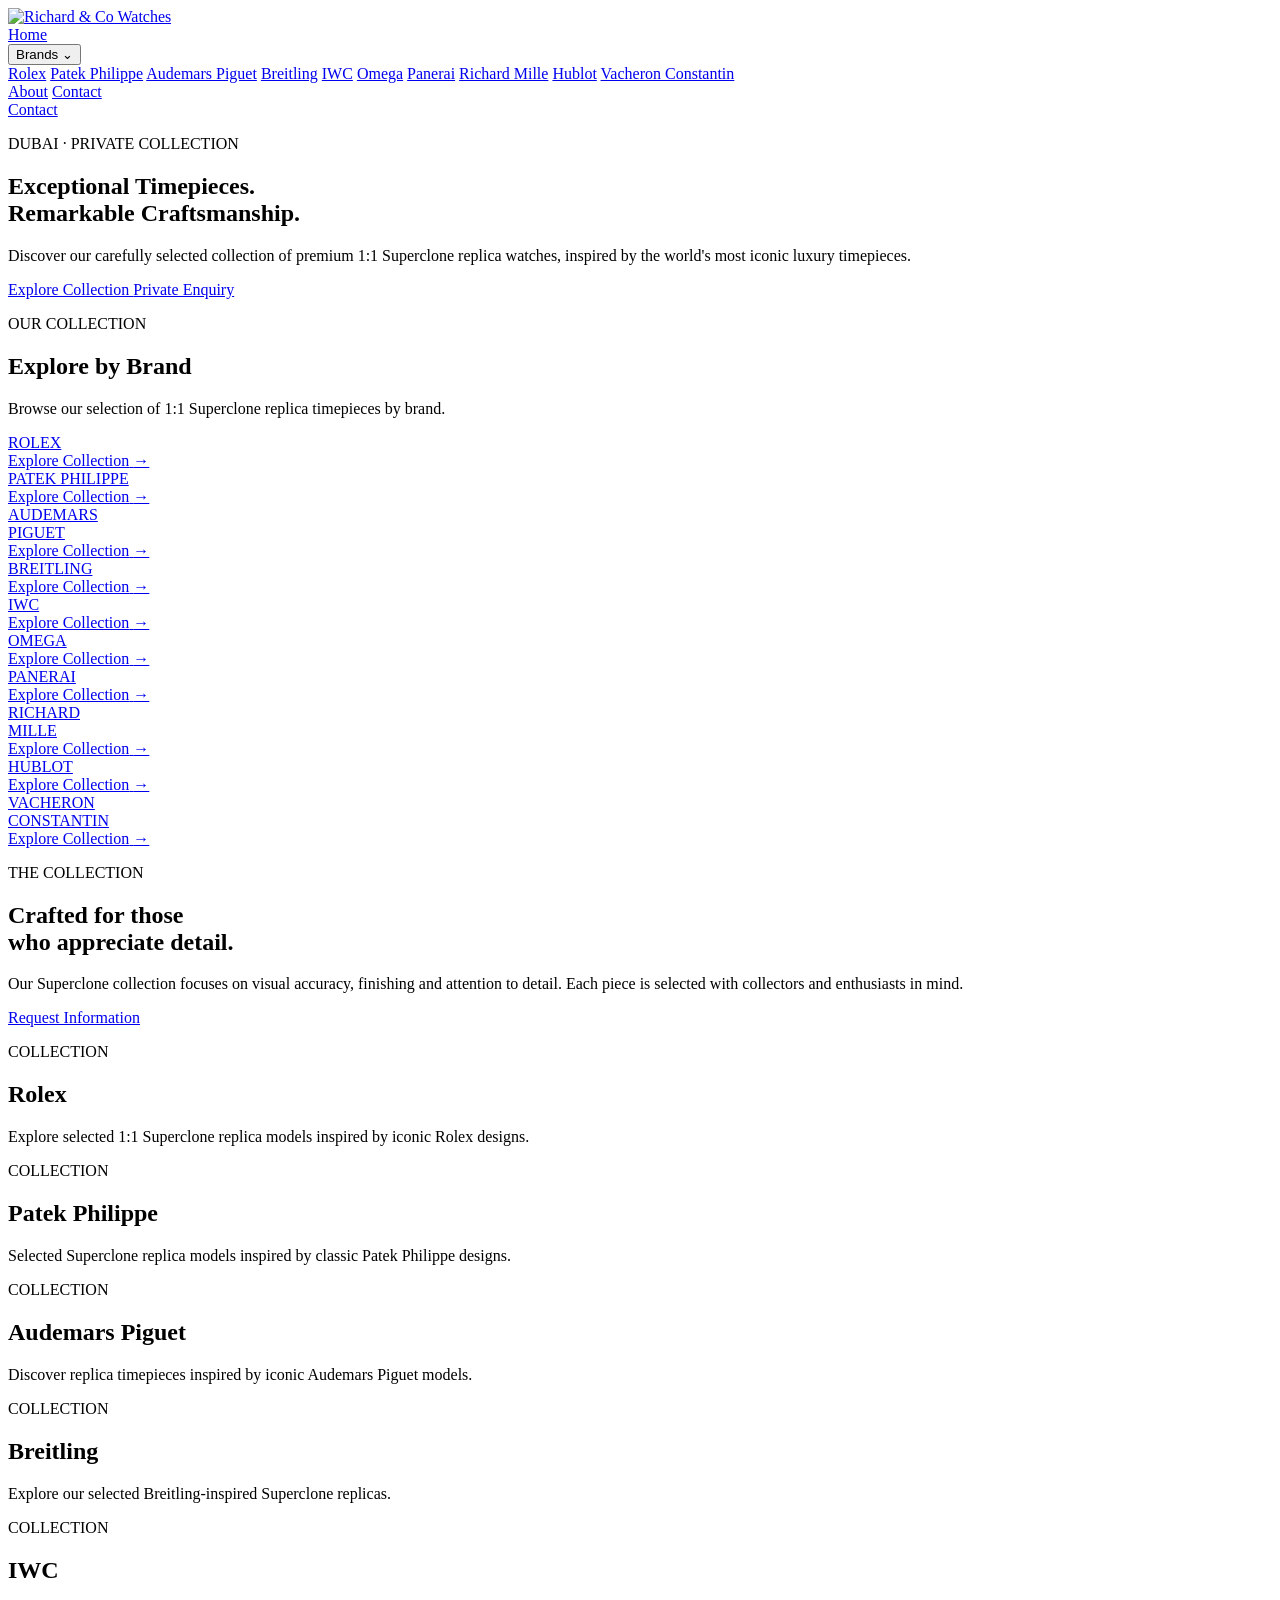
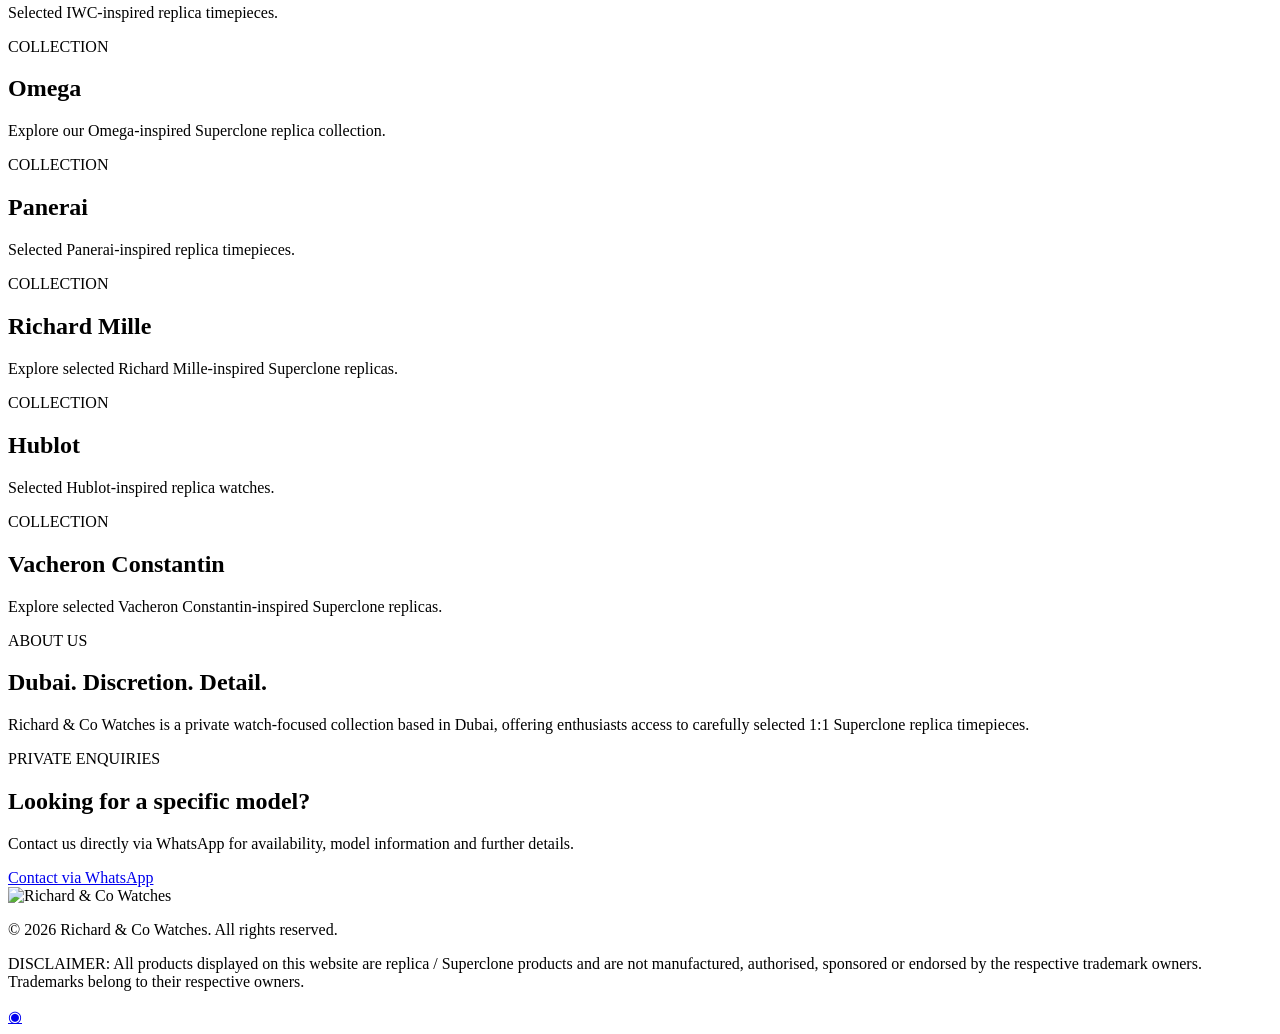
==== index.html @ b7b37603 "Create index.html" ====
<!DOCTYPE html>
<html lang="en">
<head>
    <meta charset="UTF-8">
    <meta name="viewport" content="width=device-width, initial-scale=1.0">

    <title>Richard & Co Watches | 1:1 Superclone Watches</title>

    <meta name="description"
          content="Richard & Co Watches — premium 1:1 Superclone replica watches in Dubai. Explore our collection by model and style.">

    <link rel="preconnect" href="https://fonts.googleapis.com">
    <link rel="preconnect" href="https://fonts.gstatic.com" crossorigin>
    <link href="https://fonts.googleapis.com/css2?family=Cormorant+Garamond:wght@400;500;600;700&family=Montserrat:wght@300;400;500;600&display=swap" rel="stylesheet">

    <link rel="stylesheet" href="style.css">
</head>

<body>

<!-- ================= HEADER ================= -->

<header class="header">

    <div class="header-inner">

        <a href="#home" class="logo-link">
            <img
                src="https://i.postimg.cc/4x8LHLZ2/Whats-App-Image-2026-08-28-at-10-03-49.jpg"
                alt="Richard & Co Watches"
                class="logo">
        </a>

        <nav class="navigation">

            <a href="#home">Home</a>

            <div class="dropdown">

                <button class="dropdown-button">
                    Brands
                    <span class="arrow">⌄</span>
                </button>

                <div class="dropdown-menu">

                    <a href="#rolex">Rolex</a>
                    <a href="#patek">Patek Philippe</a>
                    <a href="#ap">Audemars Piguet</a>
                    <a href="#breitling">Breitling</a>
                    <a href="#iwc">IWC</a>
                    <a href="#omega">Omega</a>
                    <a href="#panerai">Panerai</a>
                    <a href="#richard-mille">Richard Mille</a>
                    <a href="#hublot">Hublot</a>
                    <a href="#vacheron">Vacheron Constantin</a>

                </div>

            </div>

            <a href="#about">About</a>
            <a href="#contact">Contact</a>

        </nav>

        <a href="#contact" class="header-button">
            Contact
        </a>

    </div>

</header>


<!-- ================= HERO ================= -->

<main>

<section class="hero" id="home">

    <div class="hero-content">

        <p class="eyebrow">
            DUBAI · PRIVATE COLLECTION
        </p>

        <h1>
            Exceptional Timepieces.<br>
            <span>Remarkable Craftsmanship.</span>
        </h1>

        <p class="hero-text">
            Discover our carefully selected collection of premium
            1:1 Superclone replica watches, inspired by the world's
            most iconic luxury timepieces.
        </p>

        <div class="hero-buttons">

            <a href="#brands" class="button button-dark">
                Explore Collection
            </a>

            <a href="#contact" class="button button-outline">
                Private Enquiry
            </a>

        </div>

    </div>

</section>


<!-- ================= BRANDS ================= -->

<section class="brands-section" id="brands">

    <div class="section-heading">

        <p class="eyebrow">
            OUR COLLECTION
        </p>

        <h2>
            Explore by Brand
        </h2>

        <p>
            Browse our selection of 1:1 Superclone replica timepieces
            by brand.
        </p>

    </div>


    <div class="brand-grid">


        <!-- Rolex -->

        <a href="#rolex" class="brand-card">

            <div class="brand-logo rolex-logo">
                ROLEX
            </div>

            <div class="brand-info">
                <span>Explore Collection</span>
                <span class="card-arrow">→</span>
            </div>

        </a>


        <!-- Patek -->

        <a href="#patek" class="brand-card">

            <div class="brand-logo patek-logo">
                PATEK PHILIPPE
            </div>

            <div class="brand-info">
                <span>Explore Collection</span>
                <span class="card-arrow">→</span>
            </div>

        </a>


        <!-- Audemars Piguet -->

        <a href="#ap" class="brand-card">

            <div class="brand-logo">
                AUDEMARS<br>PIGUET
            </div>

            <div class="brand-info">
                <span>Explore Collection</span>
                <span class="card-arrow">→</span>
            </div>

        </a>


        <!-- Breitling -->

        <a href="#breitling" class="brand-card">

            <div class="brand-logo">
                BREITLING
            </div>

            <div class="brand-info">
                <span>Explore Collection</span>
                <span class="card-arrow">→</span>
            </div>

        </a>


        <!-- IWC -->

        <a href="#iwc" class="brand-card">

            <div class="brand-logo">
                IWC
            </div>

            <div class="brand-info">
                <span>Explore Collection</span>
                <span class="card-arrow">→</span>
            </div>

        </a>


        <!-- Omega -->

        <a href="#omega" class="brand-card">

            <div class="brand-logo">
                OMEGA
            </div>

            <div class="brand-info">
                <span>Explore Collection</span>
                <span class="card-arrow">→</span>
            </div>

        </a>


        <!-- Panerai -->

        <a href="#panerai" class="brand-card">

            <div class="brand-logo">
                PANERAI
            </div>

            <div class="brand-info">
                <span>Explore Collection</span>
                <span class="card-arrow">→</span>
            </div>

        </a>


        <!-- Richard Mille -->

        <a href="#richard-mille" class="brand-card">

            <div class="brand-logo">
                RICHARD<br>MILLE
            </div>

            <div class="brand-info">
                <span>Explore Collection</span>
                <span class="card-arrow">→</span>
            </div>

        </a>


        <!-- Hublot -->

        <a href="#hublot" class="brand-card">

            <div class="brand-logo">
                HUBLOT
            </div>

            <div class="brand-info">
                <span>Explore Collection</span>
                <span class="card-arrow">→</span>
            </div>

        </a>


        <!-- Vacheron -->

        <a href="#vacheron" class="brand-card">

            <div class="brand-logo">
                VACHERON<br>CONSTANTIN
            </div>

            <div class="brand-info">
                <span>Explore Collection</span>
                <span class="card-arrow">→</span>
            </div>

        </a>

    </div>

</section>


<!-- ================= FEATURE ================= -->

<section class="feature-section">

    <div class="feature-image"></div>

    <div class="feature-content">

        <p class="eyebrow">
            THE COLLECTION
        </p>

        <h2>
            Crafted for those<br>
            who appreciate detail.
        </h2>

        <p>
            Our Superclone collection focuses on visual accuracy,
            finishing and attention to detail. Each piece is selected
            with collectors and enthusiasts in mind.
        </p>

        <a href="#contact" class="button button-dark">
            Request Information
        </a>

    </div>

</section>


<!-- ================= BRAND SECTIONS ================= -->

<section class="brand-detail" id="rolex">
    <div>
        <p class="eyebrow">COLLECTION</p>
        <h2>Rolex</h2>
        <p>Explore selected 1:1 Superclone replica models inspired by iconic Rolex designs.</p>
    </div>
</section>

<section class="brand-detail" id="patek">
    <div>
        <p class="eyebrow">COLLECTION</p>
        <h2>Patek Philippe</h2>
        <p>Selected Superclone replica models inspired by classic Patek Philippe designs.</p>
    </div>
</section>

<section class="brand-detail" id="ap">
    <div>
        <p class="eyebrow">COLLECTION</p>
        <h2>Audemars Piguet</h2>
        <p>Discover replica timepieces inspired by iconic Audemars Piguet models.</p>
    </div>
</section>

<section class="brand-detail" id="breitling">
    <div>
        <p class="eyebrow">COLLECTION</p>
        <h2>Breitling</h2>
        <p>Explore our selected Breitling-inspired Superclone replicas.</p>
    </div>
</section>

<section class="brand-detail" id="iwc">
    <div>
        <p class="eyebrow">COLLECTION</p>
        <h2>IWC</h2>
        <p>Selected IWC-inspired replica timepieces.</p>
    </div>
</section>

<section class="brand-detail" id="omega">
    <div>
        <p class="eyebrow">COLLECTION</p>
        <h2>Omega</h2>
        <p>Explore our Omega-inspired Superclone replica collection.</p>
    </div>
</section>

<section class="brand-detail" id="panerai">
    <div>
        <p class="eyebrow">COLLECTION</p>
        <h2>Panerai</h2>
        <p>Selected Panerai-inspired replica timepieces.</p>
    </div>
</section>

<section class="brand-detail" id="richard-mille">
    <div>
        <p class="eyebrow">COLLECTION</p>
        <h2>Richard Mille</h2>
        <p>Explore selected Richard Mille-inspired Superclone replicas.</p>
    </div>
</section>

<section class="brand-detail" id="hublot">
    <div>
        <p class="eyebrow">COLLECTION</p>
        <h2>Hublot</h2>
        <p>Selected Hublot-inspired replica watches.</p>
    </div>
</section>

<section class="brand-detail" id="vacheron">
    <div>
        <p class="eyebrow">COLLECTION</p>
        <h2>Vacheron Constantin</h2>
        <p>Explore selected Vacheron Constantin-inspired Superclone replicas.</p>
    </div>
</section>


<!-- ================= ABOUT ================= -->

<section class="about-section" id="about">

    <div class="section-heading">

        <p class="eyebrow">
            ABOUT US
        </p>

        <h2>
            Dubai. Discretion. Detail.
        </h2>

        <p>
            Richard & Co Watches is a private watch-focused collection
            based in Dubai, offering enthusiasts access to carefully
            selected 1:1 Superclone replica timepieces.
        </p>

    </div>

</section>


<!-- ================= CONTACT ================= -->

<section class="contact-section" id="contact">

    <div class="contact-content">

        <p class="eyebrow">
            PRIVATE ENQUIRIES
        </p>

        <h2>
            Looking for a specific model?
        </h2>

        <p>
            Contact us directly via WhatsApp for availability,
            model information and further details.
        </p>

        <a
            href="https://wa.me/971000000000"
            target="_blank"
            rel="noopener noreferrer"
            class="button button-dark">
            Contact via WhatsApp
        </a>

    </div>

</section>

</main>


<!-- ================= FOOTER ================= -->

<footer class="footer">

    <div class="footer-inner">

        <img
            src="https://i.postimg.cc/4x8LHLZ2/Whats-App-Image-2026-08-28-at-10-03-49.jpg"
            alt="Richard & Co Watches"
            class="footer-logo">

        <p>
            © 2026 Richard & Co Watches. All rights reserved.
        </p>

        <p class="disclaimer">
            DISCLAIMER: All products displayed on this website are
            replica / Superclone products and are not manufactured,
            authorised, sponsored or endorsed by the respective
            trademark owners. Trademarks belong to their respective
            owners.
        </p>

    </div>

</footer>


<!-- ================= FLOATING WHATSAPP ================= -->

<a
    href="https://wa.me/971000000000"
    target="_blank"
    rel="noopener noreferrer"
    class="whatsapp-button"
    aria-label="Contact us on WhatsApp">

    <span class="whatsapp-icon">◉</span>

</a>


</body>
</html>
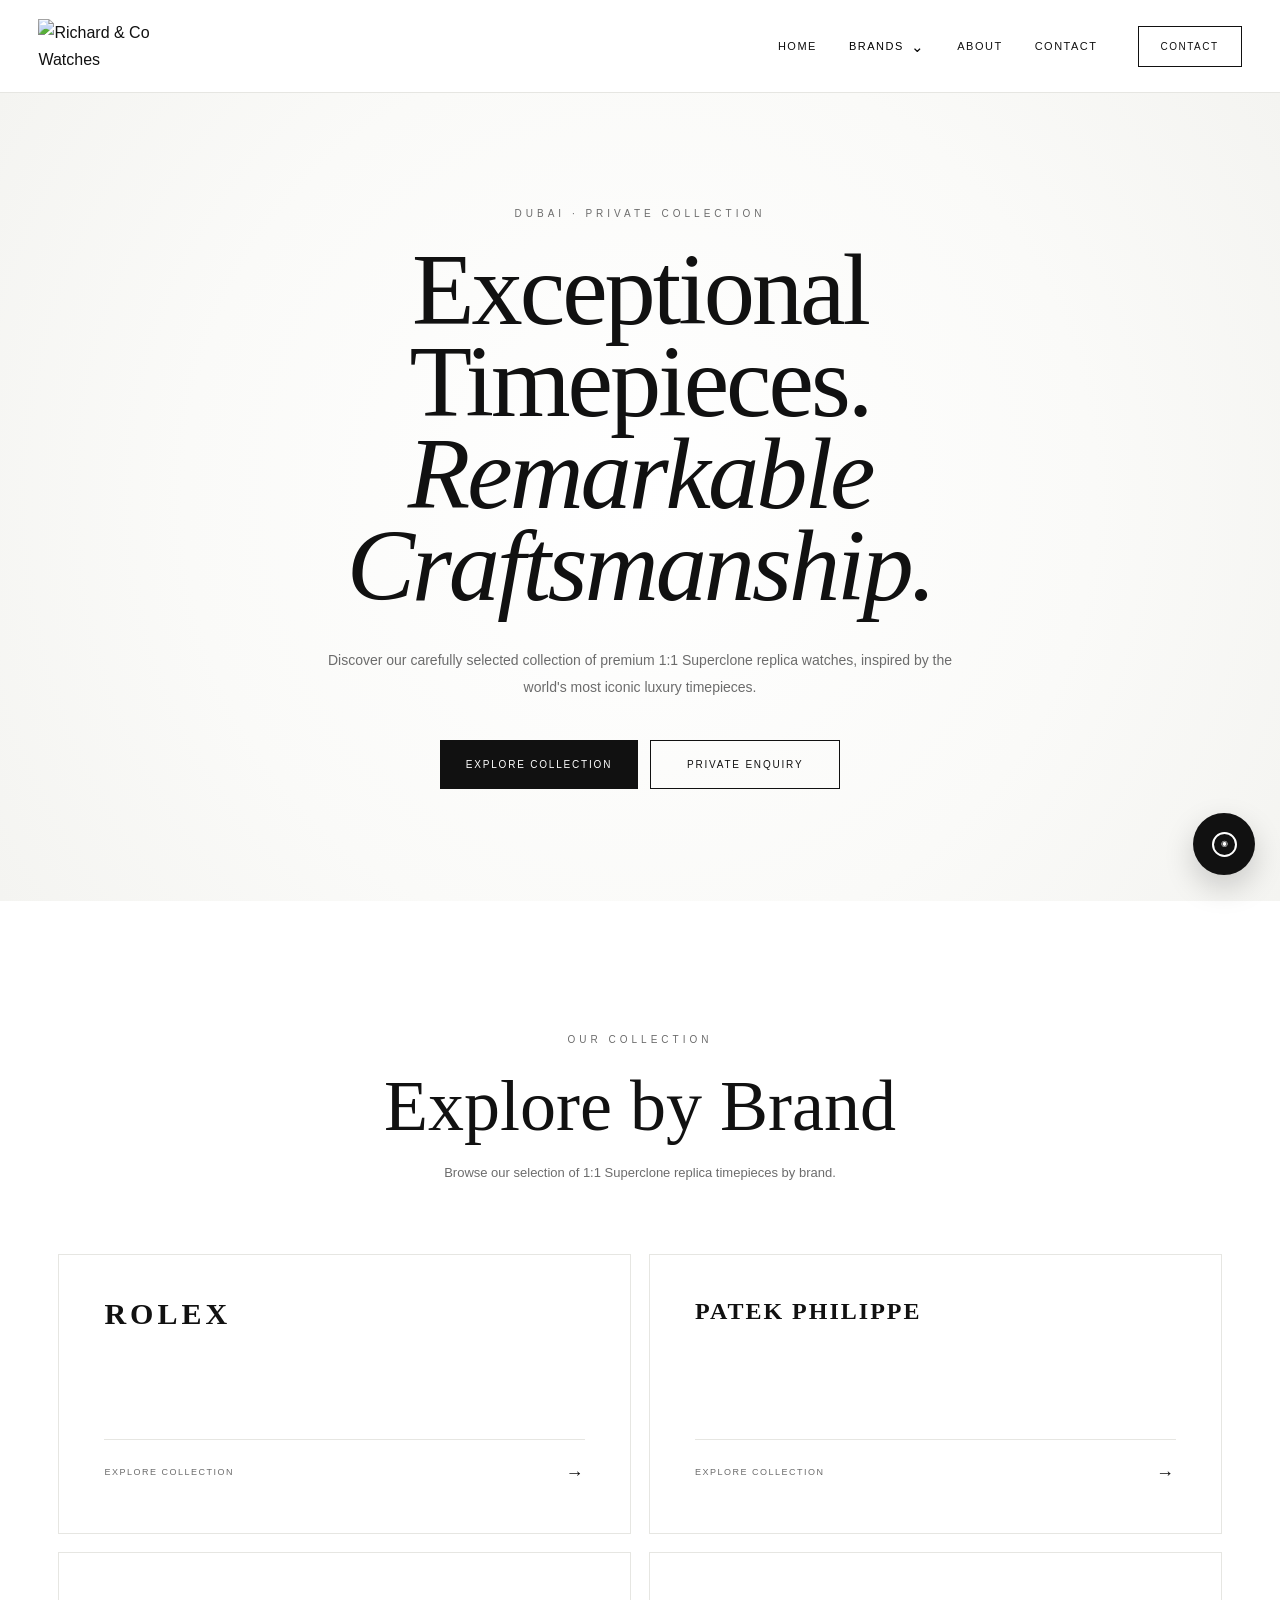
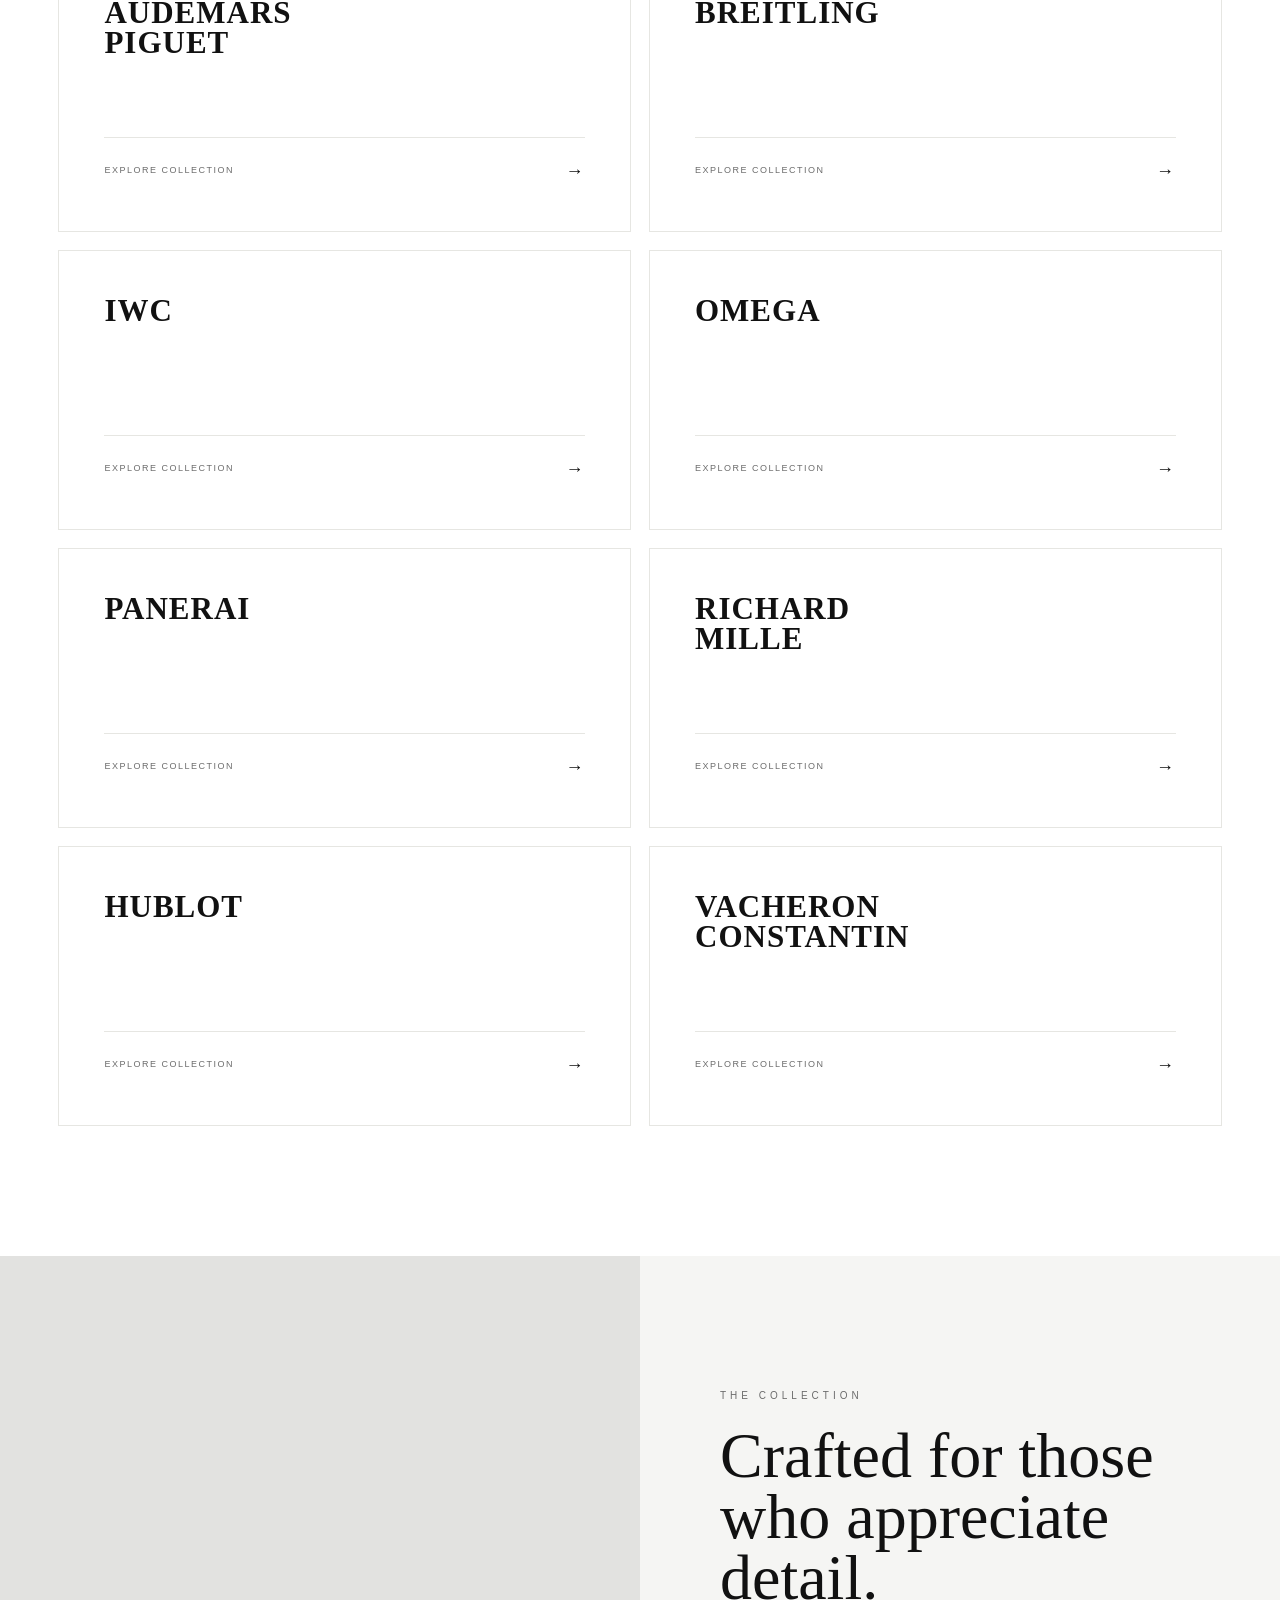
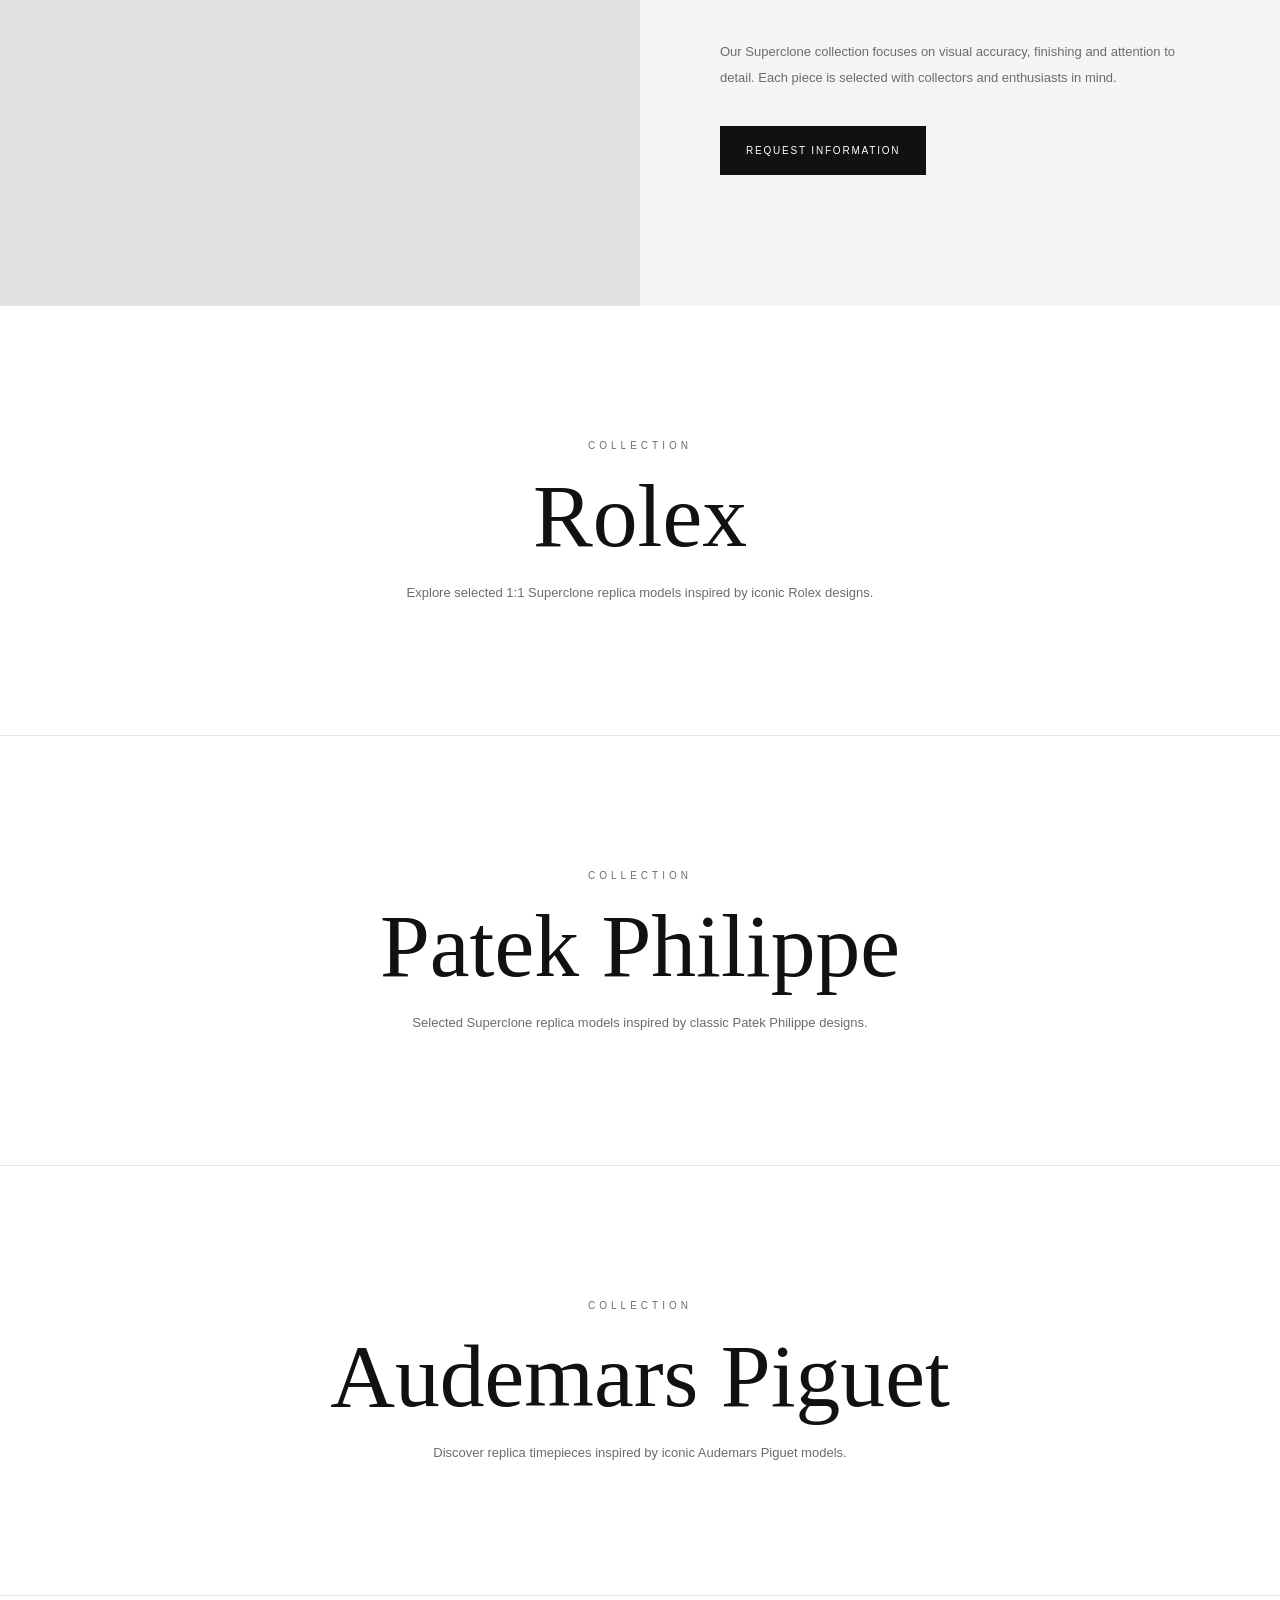
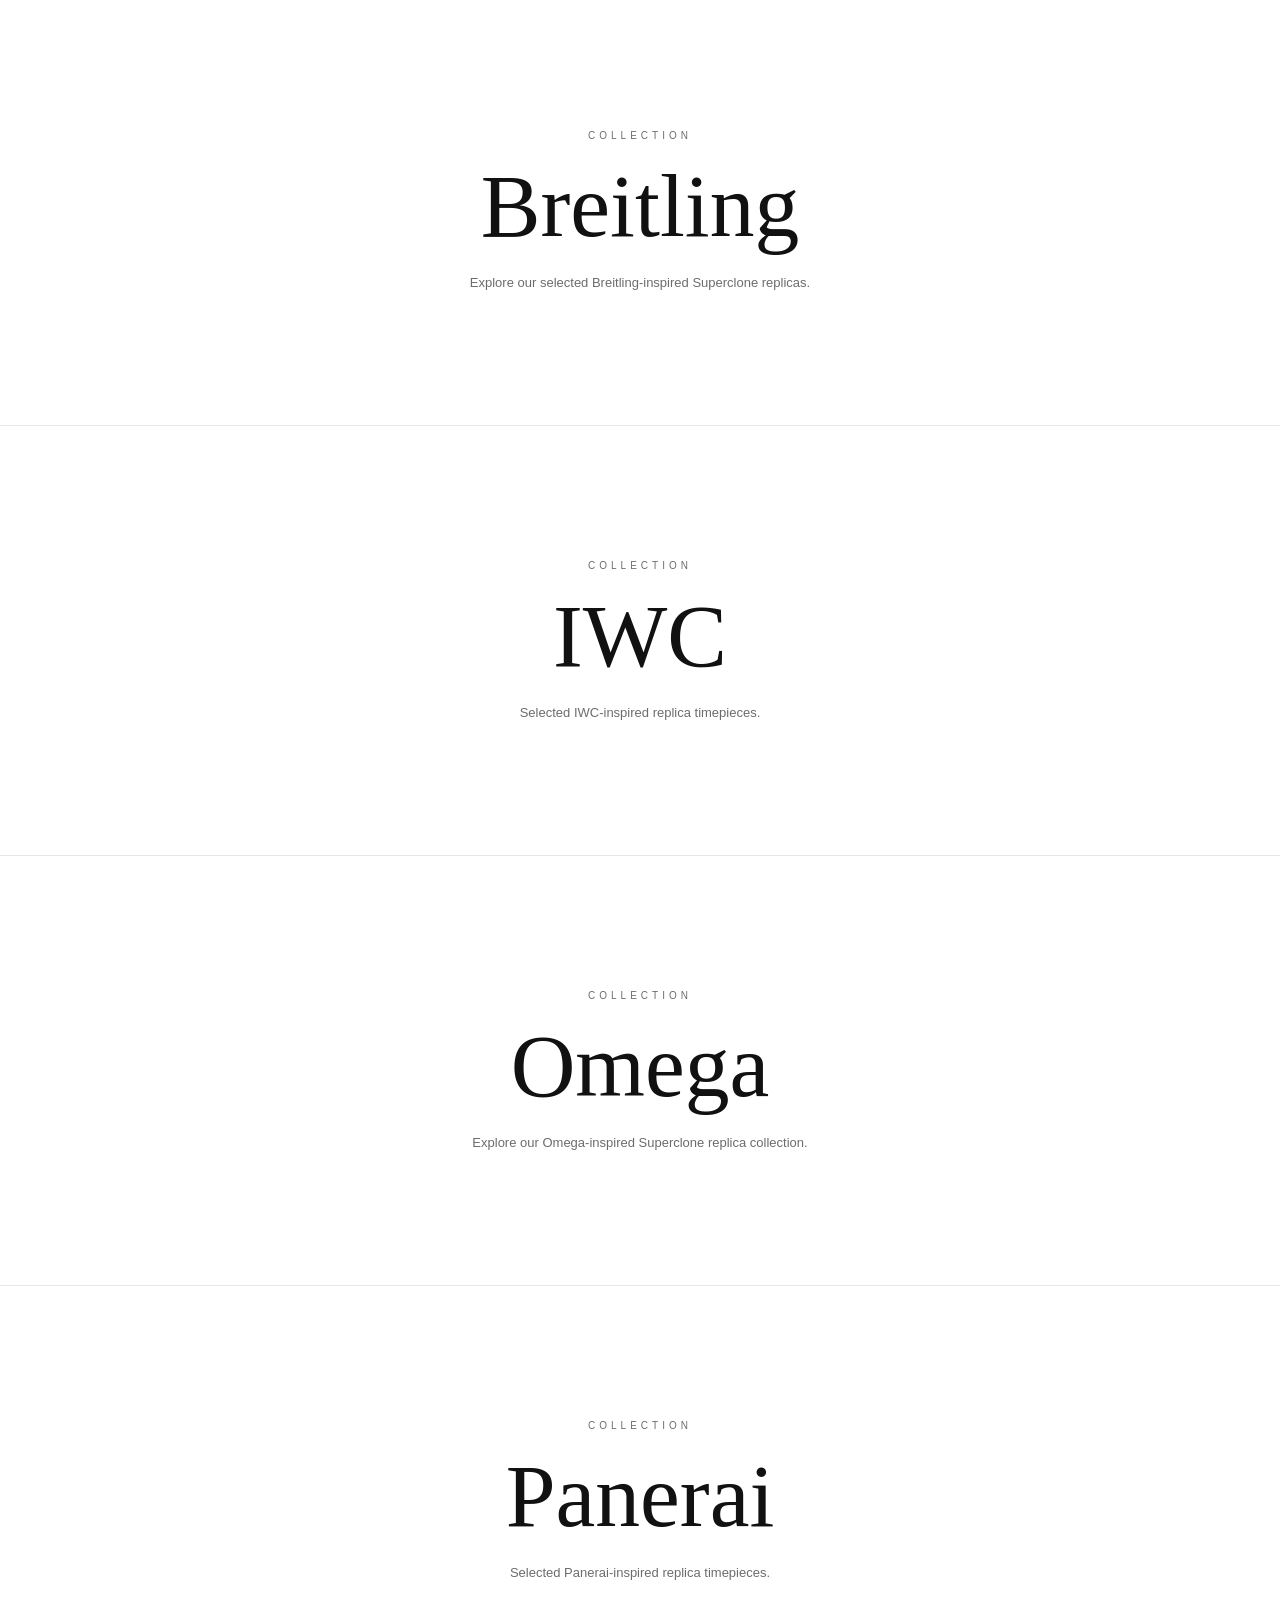
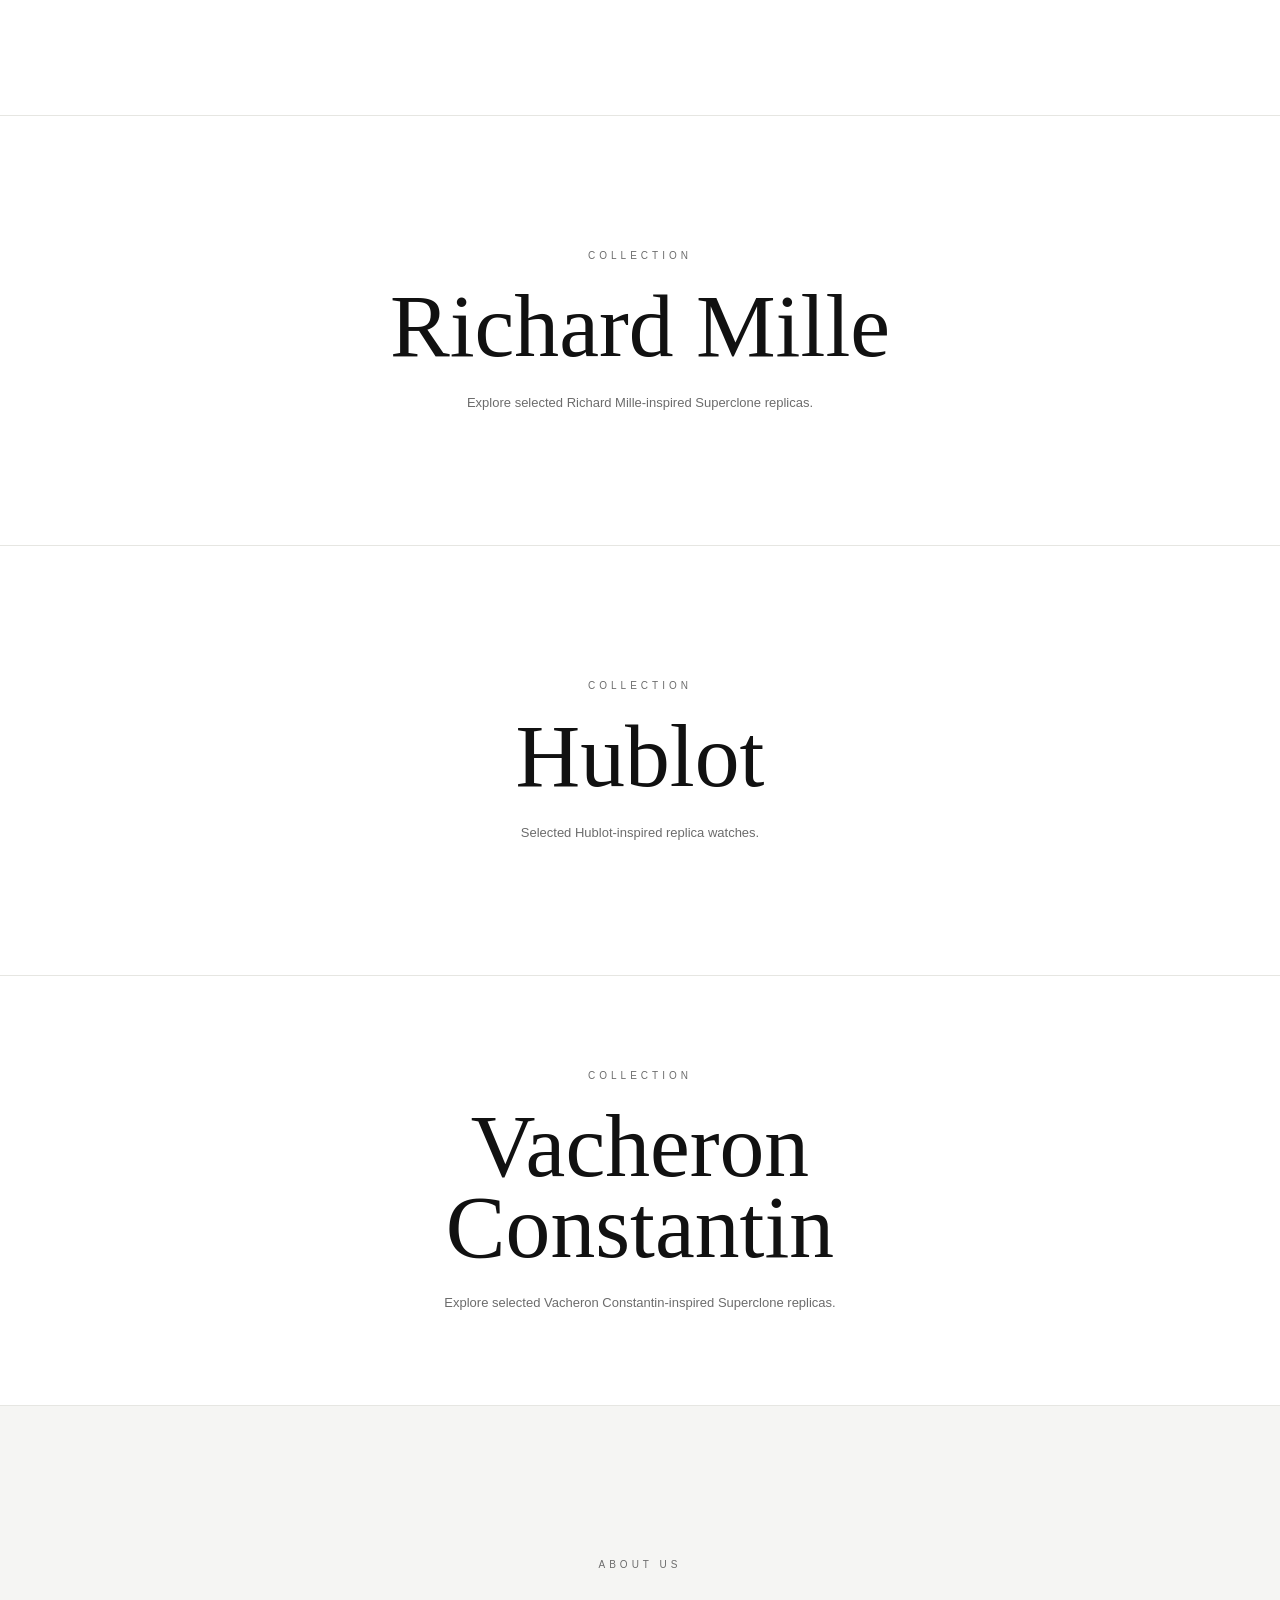
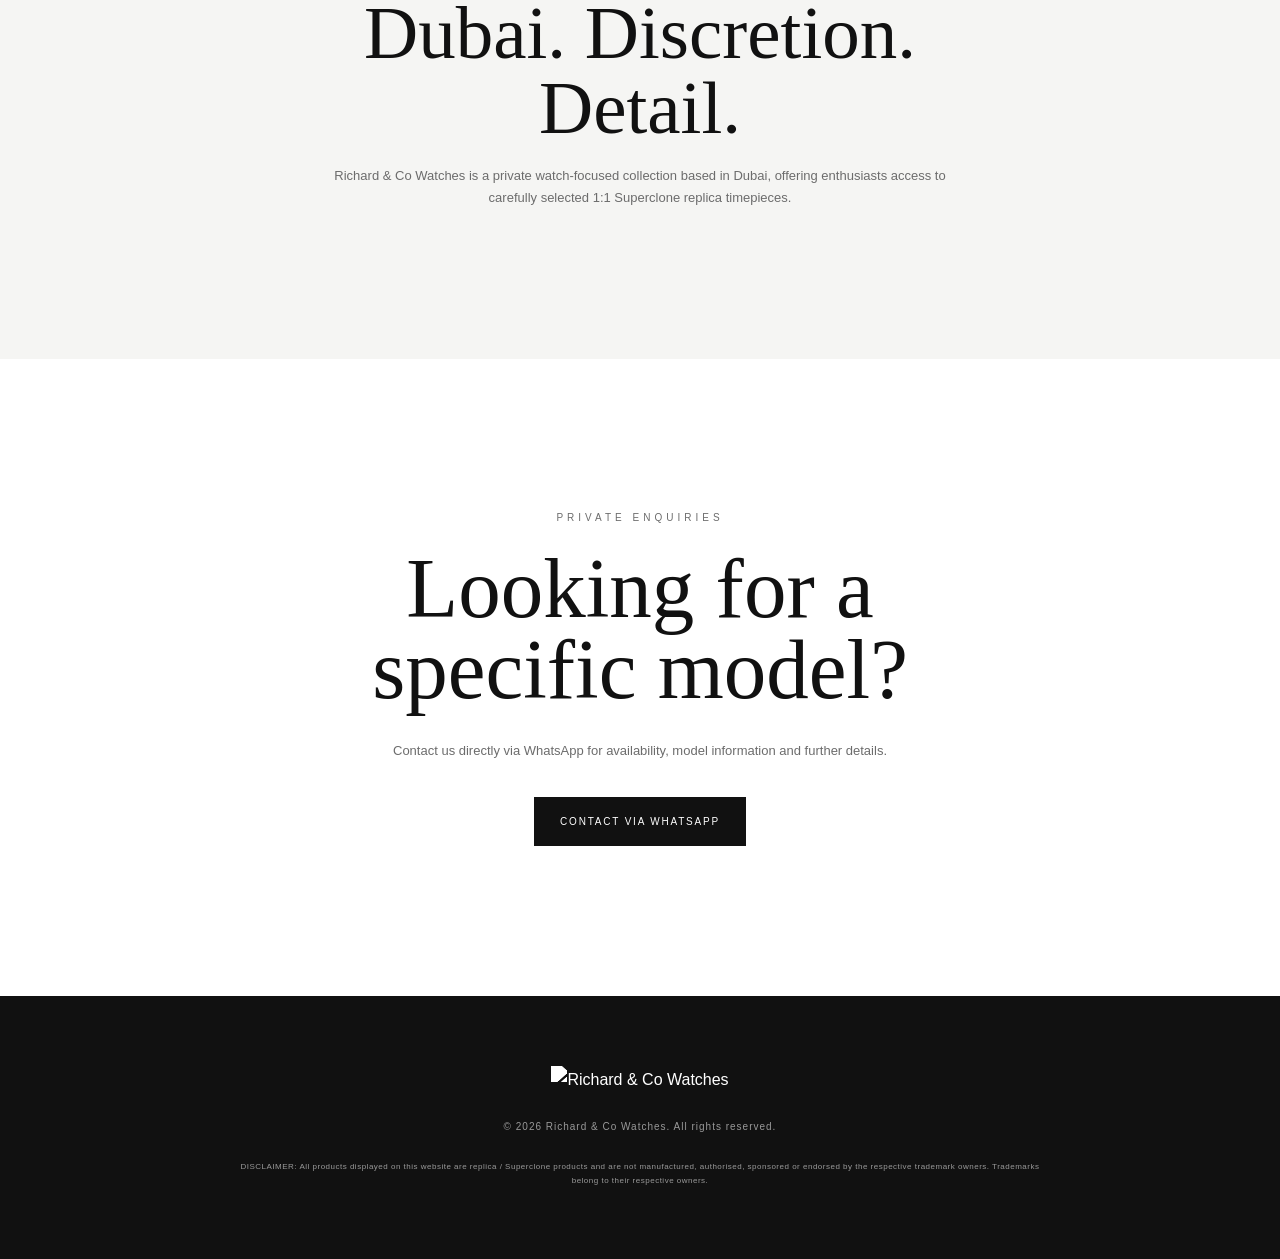
==== commit 954fbb0d: "Update index.html" ====
--- a/index.html
+++ b/index.html
@@ -140,7 +140,7 @@
 
         <!-- Rolex -->
 
-        <a href="#rolex" class="brand-card">
+        <a href="rolex.html" class="brand-card">
 
             <div class="brand-logo rolex-logo">
                 ROLEX
@@ -154,9 +154,9 @@
         </a>
 
 
-        <!-- Patek -->
-
-        <a href="#patek" class="brand-card">
+        <!-- Patek Philippe -->
+
+        <a href="patek-philippe.html" class="brand-card">
 
             <div class="brand-logo patek-logo">
                 PATEK PHILIPPE
@@ -172,7 +172,7 @@
 
         <!-- Audemars Piguet -->
 
-        <a href="#ap" class="brand-card">
+        <a href="audemars-piguet.html" class="brand-card">
 
             <div class="brand-logo">
                 AUDEMARS<br>PIGUET
@@ -188,7 +188,7 @@
 
         <!-- Breitling -->
 
-        <a href="#breitling" class="brand-card">
+        <a href="breitling.html" class="brand-card">
 
             <div class="brand-logo">
                 BREITLING
@@ -204,7 +204,7 @@
 
         <!-- IWC -->
 
-        <a href="#iwc" class="brand-card">
+        <a href="iwc.html" class="brand-card">
 
             <div class="brand-logo">
                 IWC
@@ -220,7 +220,7 @@
 
         <!-- Omega -->
 
-        <a href="#omega" class="brand-card">
+        <a href="omega.html" class="brand-card">
 
             <div class="brand-logo">
                 OMEGA
@@ -236,7 +236,7 @@
 
         <!-- Panerai -->
 
-        <a href="#panerai" class="brand-card">
+        <a href="panerai.html" class="brand-card">
 
             <div class="brand-logo">
                 PANERAI
@@ -252,7 +252,7 @@
 
         <!-- Richard Mille -->
 
-        <a href="#richard-mille" class="brand-card">
+        <a href="richard-mille.html" class="brand-card">
 
             <div class="brand-logo">
                 RICHARD<br>MILLE
@@ -268,7 +268,7 @@
 
         <!-- Hublot -->
 
-        <a href="#hublot" class="brand-card">
+        <a href="hublot.html" class="brand-card">
 
             <div class="brand-logo">
                 HUBLOT
@@ -282,9 +282,9 @@
         </a>
 
 
-        <!-- Vacheron -->
-
-        <a href="#vacheron" class="brand-card">
+        <!-- Vacheron Constantin -->
+
+        <a href="vacheron-constantin.html" class="brand-card">
 
             <div class="brand-logo">
                 VACHERON<br>CONSTANTIN
@@ -300,7 +300,6 @@
     </div>
 
 </section>
-
 
 <!-- ================= FEATURE ================= -->
 
--- a/style.css
+++ b/style.css
@@ -0,0 +1,969 @@
+/* =========================================================
+   RICHARD & CO WATCHES
+   Luxury / Minimal / White & Black
+   ========================================================= */
+
+
+:root {
+
+    --black: #111111;
+    --dark: #1a1a1a;
+    --grey: #6c6c6c;
+    --light-grey: #f5f5f3;
+    --border: #e6e6e2;
+    --white: #ffffff;
+
+    --serif: "Cormorant Garamond", Georgia, serif;
+    --sans: "Montserrat", Arial, sans-serif;
+
+    --max-width: 1320px;
+}
+
+
+/* =========================================================
+   RESET
+   ========================================================= */
+
+* {
+    margin: 0;
+    padding: 0;
+    box-sizing: border-box;
+}
+
+html {
+    scroll-behavior: smooth;
+}
+
+body {
+    background: var(--white);
+    color: var(--black);
+    font-family: var(--sans);
+    font-weight: 400;
+    line-height: 1.7;
+}
+
+a {
+    color: inherit;
+    text-decoration: none;
+}
+
+button {
+    font-family: inherit;
+}
+
+
+/* =========================================================
+   HEADER
+   ========================================================= */
+
+.header {
+    position: sticky;
+    top: 0;
+    z-index: 1000;
+
+    background: rgba(255,255,255,0.96);
+    backdrop-filter: blur(15px);
+
+    border-bottom: 1px solid var(--border);
+}
+
+.header-inner {
+    width: min(94%, var(--max-width));
+    margin: auto;
+
+    min-height: 92px;
+
+    display: flex;
+    align-items: center;
+    justify-content: space-between;
+
+    gap: 40px;
+}
+
+
+/* LOGO */
+
+.logo-link {
+    display: flex;
+    align-items: center;
+}
+
+.logo {
+    width: 135px;
+    height: auto;
+    display: block;
+}
+
+
+/* NAVIGATION */
+
+.navigation {
+    display: flex;
+    align-items: center;
+    gap: 32px;
+
+    margin-left: auto;
+}
+
+.navigation > a,
+.dropdown-button {
+
+    background: none;
+    border: none;
+
+    font-size: 11px;
+    font-weight: 500;
+
+    letter-spacing: 1.5px;
+    text-transform: uppercase;
+
+    cursor: pointer;
+
+    transition: opacity .25s ease;
+}
+
+.navigation > a:hover,
+.dropdown-button:hover {
+    opacity: .55;
+}
+
+
+/* DROPDOWN */
+
+.dropdown {
+    position: relative;
+}
+
+.dropdown-button {
+    display: flex;
+    align-items: center;
+    gap: 7px;
+}
+
+.arrow {
+    font-size: 15px;
+    line-height: 1;
+}
+
+
+/* Dropdown menu */
+
+.dropdown-menu {
+
+    position: absolute;
+
+    top: calc(100% + 28px);
+    left: 50%;
+
+    transform: translateX(-50%) translateY(8px);
+
+    width: 250px;
+
+    background: var(--white);
+
+    border: 1px solid var(--border);
+
+    box-shadow: 0 20px 50px rgba(0,0,0,.08);
+
+    padding: 10px;
+
+    opacity: 0;
+    visibility: hidden;
+
+    transition:
+        opacity .25s ease,
+        transform .25s ease,
+        visibility .25s ease;
+}
+
+.dropdown:hover .dropdown-menu {
+
+    opacity: 1;
+    visibility: visible;
+
+    transform: translateX(-50%) translateY(0);
+}
+
+.dropdown-menu a {
+
+    display: block;
+
+    padding: 12px 15px;
+
+    font-size: 11px;
+
+    letter-spacing: 1px;
+
+    text-transform: uppercase;
+
+    transition:
+        background .2s ease,
+        padding-left .2s ease;
+}
+
+.dropdown-menu a:hover {
+
+    background: var(--light-grey);
+
+    padding-left: 20px;
+}
+
+
+/* HEADER BUTTON */
+
+.header-button {
+
+    border: 1px solid var(--black);
+
+    padding: 11px 22px;
+
+    font-size: 10px;
+
+    text-transform: uppercase;
+    letter-spacing: 1.5px;
+
+    transition:
+        background .25s ease,
+        color .25s ease;
+}
+
+.header-button:hover {
+
+    background: var(--black);
+    color: var(--white);
+}
+
+
+/* =========================================================
+   HERO
+   ========================================================= */
+
+.hero {
+
+    min-height: calc(100vh - 92px);
+
+    display: flex;
+    align-items: center;
+    justify-content: center;
+
+    text-align: center;
+
+    padding: 100px 20px;
+
+    background:
+        radial-gradient(
+            circle at center,
+            #ffffff 0%,
+            #fafaf8 60%,
+            #f4f4f1 100%
+        );
+}
+
+.hero-content {
+    max-width: 850px;
+}
+
+.eyebrow {
+
+    font-size: 10px;
+
+    letter-spacing: 4px;
+
+    text-transform: uppercase;
+
+    color: var(--grey);
+
+    margin-bottom: 22px;
+}
+
+.hero h1 {
+
+    font-family: var(--serif);
+
+    font-size: clamp(55px, 8vw, 105px);
+
+    font-weight: 500;
+
+    line-height: .9;
+
+    letter-spacing: -3px;
+
+    margin-bottom: 35px;
+}
+
+.hero h1 span {
+    font-style: italic;
+}
+
+.hero-text {
+
+    max-width: 650px;
+
+    margin: auto;
+
+    color: var(--grey);
+
+    font-size: 14px;
+
+    font-weight: 300;
+
+    line-height: 1.9;
+}
+
+
+/* HERO BUTTONS */
+
+.hero-buttons {
+
+    display: flex;
+
+    justify-content: center;
+
+    gap: 12px;
+
+    margin-top: 40px;
+}
+
+
+/* =========================================================
+   BUTTONS
+   ========================================================= */
+
+.button {
+
+    display: inline-flex;
+
+    justify-content: center;
+    align-items: center;
+
+    min-width: 190px;
+
+    padding: 15px 25px;
+
+    font-size: 10px;
+
+    text-transform: uppercase;
+
+    letter-spacing: 1.8px;
+
+    transition: all .25s ease;
+}
+
+.button-dark {
+
+    background: var(--black);
+
+    color: var(--white);
+
+    border: 1px solid var(--black);
+}
+
+.button-dark:hover {
+
+    background: transparent;
+
+    color: var(--black);
+}
+
+.button-outline {
+
+    background: transparent;
+
+    border: 1px solid var(--black);
+}
+
+.button-outline:hover {
+
+    background: var(--black);
+
+    color: var(--white);
+}
+
+
+/* =========================================================
+   BRANDS
+   ========================================================= */
+
+.brands-section {
+
+    padding: 130px 20px;
+
+    width: min(94%, var(--max-width));
+
+    margin: auto;
+}
+
+.section-heading {
+
+    text-align: center;
+
+    max-width: 650px;
+
+    margin: 0 auto 70px;
+}
+
+.section-heading h2 {
+
+    font-family: var(--serif);
+
+    font-size: clamp(45px, 6vw, 72px);
+
+    font-weight: 500;
+
+    line-height: 1;
+
+    margin-bottom: 20px;
+}
+
+.section-heading > p:last-child {
+
+    color: var(--grey);
+
+    font-size: 13px;
+
+    font-weight: 300;
+}
+
+
+/* BRAND GRID */
+
+.brand-grid {
+
+    display: grid;
+
+    grid-template-columns:
+        repeat(2, minmax(0, 1fr));
+
+    gap: 18px;
+}
+
+
+/* BRAND CARD */
+
+.brand-card {
+
+    min-height: 280px;
+
+    border: 1px solid var(--border);
+
+    display: flex;
+
+    flex-direction: column;
+
+    justify-content: space-between;
+
+    padding: 45px;
+
+    background: var(--white);
+
+    transition:
+        transform .35s ease,
+        box-shadow .35s ease,
+        border-color .35s ease;
+}
+
+.brand-card:hover {
+
+    transform: translateY(-6px);
+
+    border-color: #cfcfca;
+
+    box-shadow:
+        0 25px 60px rgba(0,0,0,.07);
+}
+
+
+/* BRAND WORDMARK */
+
+.brand-logo {
+
+    font-family: var(--serif);
+
+    font-size: 31px;
+
+    font-weight: 600;
+
+    line-height: .95;
+
+    letter-spacing: 1px;
+
+    text-transform: uppercase;
+}
+
+.rolex-logo {
+
+    font-family: Georgia, serif;
+
+    letter-spacing: 4px;
+
+    font-size: 30px;
+}
+
+.patek-logo {
+
+    font-size: 24px;
+
+    letter-spacing: 2px;
+}
+
+
+/* BRAND INFO */
+
+.brand-info {
+
+    display: flex;
+
+    justify-content: space-between;
+
+    align-items: center;
+
+    border-top: 1px solid var(--border);
+
+    padding-top: 18px;
+
+    margin-top: 40px;
+
+    font-size: 9px;
+
+    text-transform: uppercase;
+
+    letter-spacing: 1.5px;
+
+    color: var(--grey);
+}
+
+.card-arrow {
+
+    color: var(--black);
+
+    font-size: 18px;
+
+    transition: transform .25s ease;
+}
+
+.brand-card:hover .card-arrow {
+    transform: translateX(6px);
+}
+
+
+/* =========================================================
+   FEATURE SECTION
+   ========================================================= */
+
+.feature-section {
+
+    display: grid;
+
+    grid-template-columns: 1fr 1fr;
+
+    min-height: 650px;
+
+    background: var(--light-grey);
+}
+
+.feature-image {
+
+    background:
+        linear-gradient(
+            rgba(0,0,0,.08),
+            rgba(0,0,0,.08)
+        ),
+        url("https://images.unsplash.com/photo-1524805444758-089113d48a6d?auto=format&fit=crop&w=1400&q=85");
+
+    background-size: cover;
+
+    background-position: center;
+}
+
+.feature-content {
+
+    display: flex;
+
+    flex-direction: column;
+
+    justify-content: center;
+
+    align-items: flex-start;
+
+    padding: 80px;
+
+    max-width: 650px;
+}
+
+.feature-content h2 {
+
+    font-family: var(--serif);
+
+    font-size: clamp(50px, 5vw, 72px);
+
+    line-height: .95;
+
+    font-weight: 500;
+
+    margin-bottom: 30px;
+}
+
+.feature-content p:not(.eyebrow) {
+
+    color: var(--grey);
+
+    font-size: 13px;
+
+    font-weight: 300;
+
+    line-height: 2;
+
+    margin-bottom: 35px;
+}
+
+
+/* =========================================================
+   BRAND DETAIL
+   ========================================================= */
+
+.brand-detail {
+
+    min-height: 430px;
+
+    display: flex;
+
+    align-items: center;
+
+    justify-content: center;
+
+    text-align: center;
+
+    padding: 80px 20px;
+
+    border-bottom: 1px solid var(--border);
+}
+
+.brand-detail > div {
+
+    max-width: 650px;
+}
+
+.brand-detail h2 {
+
+    font-family: var(--serif);
+
+    font-size: clamp(55px, 7vw, 90px);
+
+    font-weight: 500;
+
+    line-height: .9;
+
+    margin-bottom: 25px;
+}
+
+.brand-detail p:last-child {
+
+    color: var(--grey);
+
+    font-size: 13px;
+
+    font-weight: 300;
+}
+
+
+/* =========================================================
+   ABOUT
+   ========================================================= */
+
+.about-section {
+
+    padding: 150px 20px;
+
+    background: var(--light-grey);
+}
+
+.about-section .section-heading {
+
+    margin-bottom: 0;
+}
+
+.about-section h2 {
+
+    font-size: clamp(50px, 6vw, 75px);
+}
+
+
+/* =========================================================
+   CONTACT
+   ========================================================= */
+
+.contact-section {
+
+    padding: 150px 20px;
+
+    text-align: center;
+}
+
+.contact-content {
+
+    max-width: 700px;
+
+    margin: auto;
+}
+
+.contact-content h2 {
+
+    font-family: var(--serif);
+
+    font-size: clamp(50px, 7vw, 85px);
+
+    font-weight: 500;
+
+    line-height: .95;
+
+    margin-bottom: 30px;
+}
+
+.contact-content p:not(.eyebrow) {
+
+    color: var(--grey);
+
+    font-size: 13px;
+
+    font-weight: 300;
+
+    margin-bottom: 35px;
+}
+
+
+/* =========================================================
+   FOOTER
+   ========================================================= */
+
+.footer {
+
+    background: #111111;
+
+    color: #ffffff;
+
+    padding: 70px 20px;
+}
+
+.footer-inner {
+
+    max-width: var(--max-width);
+
+    margin: auto;
+
+    text-align: center;
+}
+
+.footer-logo {
+
+    width: 120px;
+
+    filter: grayscale(1) brightness(0) invert(1);
+
+    margin-bottom: 25px;
+}
+
+.footer p {
+
+    font-size: 10px;
+
+    color: #999;
+
+    letter-spacing: 1px;
+}
+
+.disclaimer {
+
+    max-width: 800px;
+
+    margin: 25px auto 0;
+
+    font-size: 8px !important;
+
+    line-height: 1.8;
+
+    letter-spacing: .5px !important;
+}
+
+
+/* =========================================================
+   FLOATING WHATSAPP
+   ========================================================= */
+
+.whatsapp-button {
+
+    position: fixed;
+
+    right: 25px;
+
+    bottom: 25px;
+
+    width: 62px;
+    height: 62px;
+
+    border-radius: 50%;
+
+    background: #111111;
+
+    color: #ffffff;
+
+    display: flex;
+
+    align-items: center;
+    justify-content: center;
+
+    z-index: 9999;
+
+    box-shadow:
+        0 12px 30px rgba(0,0,0,.18);
+
+    transition:
+        transform .25s ease,
+        box-shadow .25s ease;
+}
+
+.whatsapp-button:hover {
+
+    transform: translateY(-5px);
+
+    box-shadow:
+        0 18px 40px rgba(0,0,0,.25);
+}
+
+.whatsapp-icon {
+
+    width: 25px;
+    height: 25px;
+
+    border: 2px solid white;
+
+    border-radius: 50%;
+
+    display: flex;
+
+    align-items: center;
+    justify-content: center;
+
+    font-size: 8px;
+}
+
+
+/* =========================================================
+   RESPONSIVE
+   ========================================================= */
+
+@media (max-width: 900px) {
+
+    .navigation {
+        gap: 16px;
+    }
+
+    .navigation > a:nth-of-type(2),
+    .navigation > a:nth-of-type(3) {
+        display: none;
+    }
+
+    .header-button {
+        display: none;
+    }
+
+    .brand-grid {
+        grid-template-columns: 1fr;
+    }
+
+    .feature-section {
+        grid-template-columns: 1fr;
+    }
+
+    .feature-image {
+        min-height: 450px;
+    }
+
+    .feature-content {
+        padding: 70px 30px;
+    }
+}
+
+
+@media (max-width: 600px) {
+
+    .header-inner {
+        min-height: 75px;
+    }
+
+    .logo {
+        width: 105px;
+    }
+
+    .navigation {
+        gap: 12px;
+    }
+
+    .navigation > a {
+        font-size: 9px;
+    }
+
+    .dropdown-button {
+        font-size: 9px;
+    }
+
+    .dropdown-menu {
+        right: 0;
+        left: auto;
+        transform: translateY(8px);
+    }
+
+    .dropdown:hover .dropdown-menu {
+        transform: translateY(0);
+    }
+
+    .hero {
+        min-height: calc(100vh - 75px);
+        padding: 80px 20px;
+    }
+
+    .hero h1 {
+        letter-spacing: -1px;
+    }
+
+    .hero-buttons {
+        flex-direction: column;
+    }
+
+    .button {
+        width: 100%;
+    }
+
+    .brands-section {
+        padding: 90px 15px;
+    }
+
+    .brand-card {
+        min-height: 230px;
+        padding: 30px;
+    }
+
+    .brand-logo {
+        font-size: 26px;
+    }
+
+    .feature-image {
+        min-height: 350px;
+    }
+
+    .feature-content {
+        padding: 60px 25px;
+    }
+
+    .brand-detail {
+        min-height: 350px;
+    }
+
+    .whatsapp-button {
+        width: 56px;
+        height: 56px;
+
+        right: 18px;
+        bottom: 18px;
+    }
+
+}
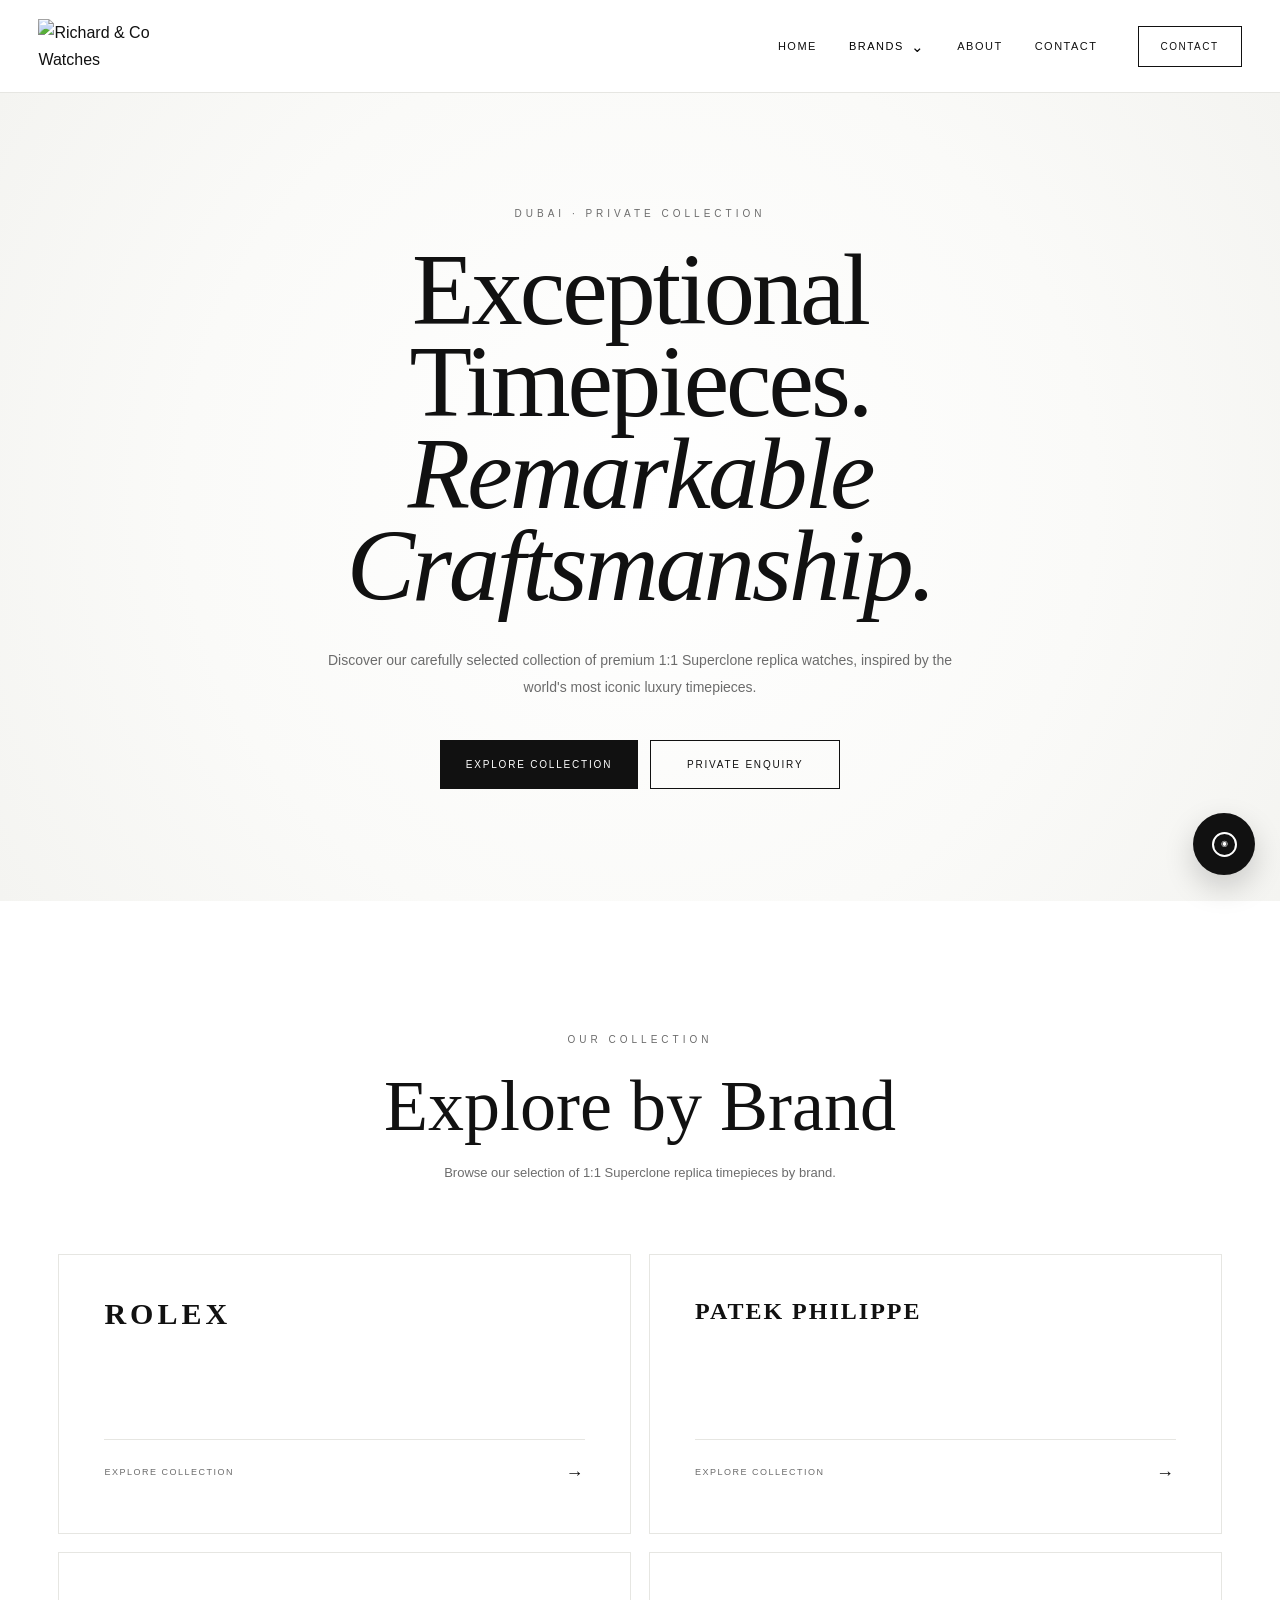
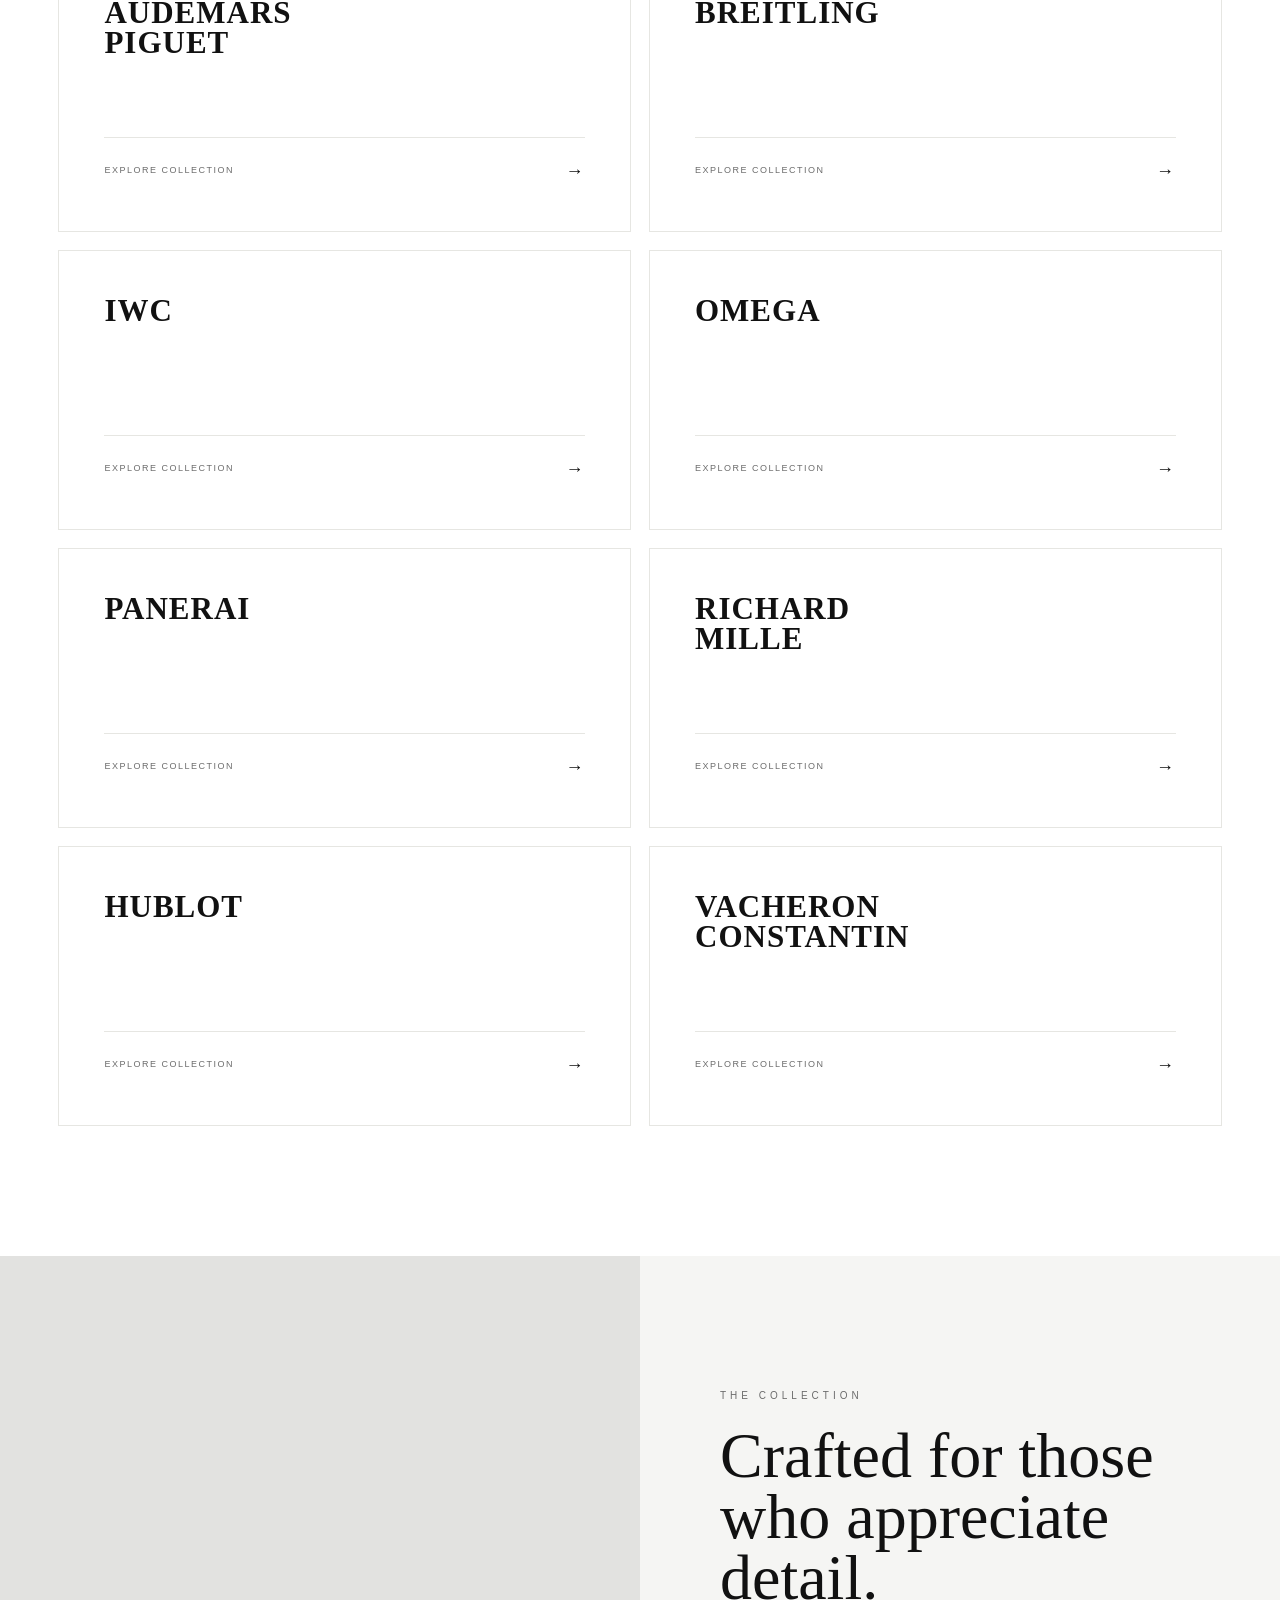
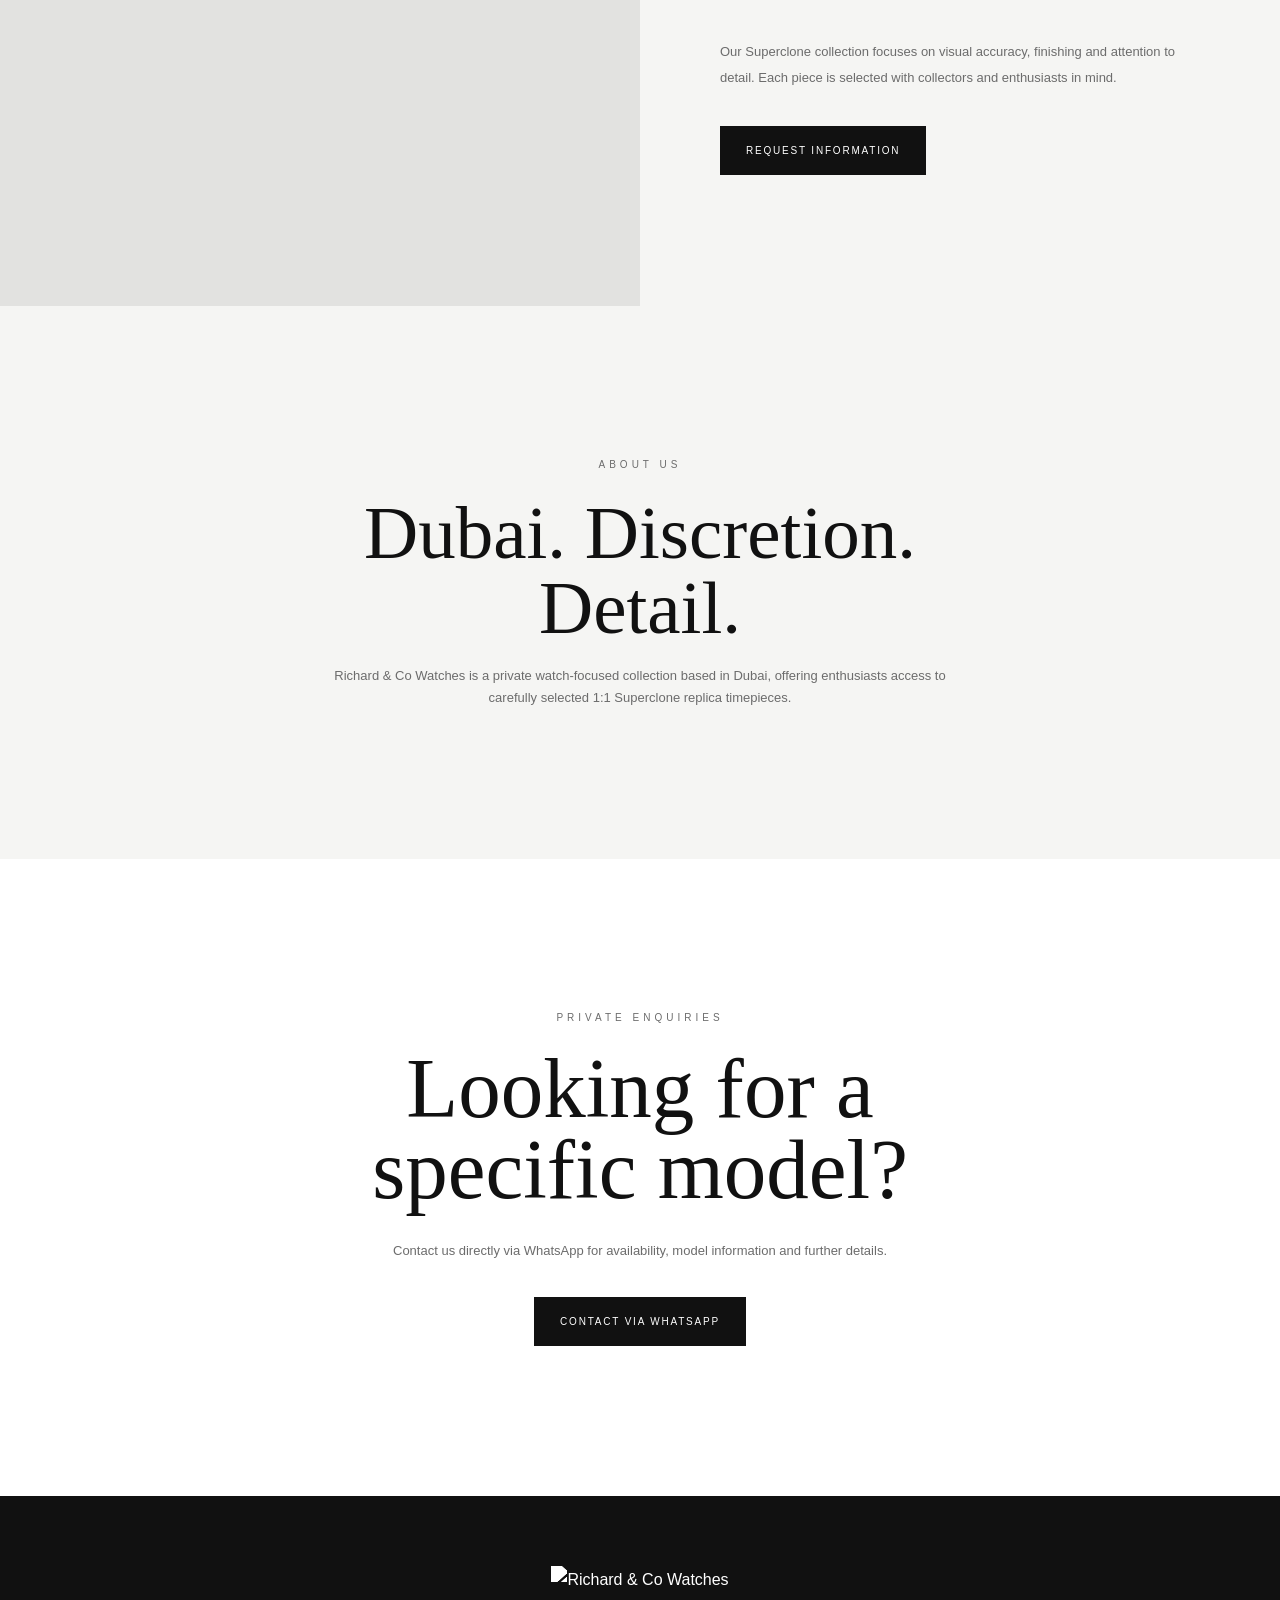
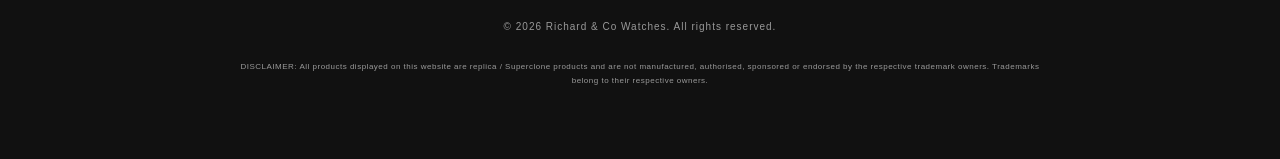
==== commit 52bce4e3: "Update index.html" ====
--- a/index.html
+++ b/index.html
@@ -20,58 +20,7 @@
 
 <!-- ================= HEADER ================= -->
 
-<header class="header">
-
-    <div class="header-inner">
-
-        <a href="#home" class="logo-link">
-            <img
-                src="https://i.postimg.cc/4x8LHLZ2/Whats-App-Image-2026-08-28-at-10-03-49.jpg"
-                alt="Richard & Co Watches"
-                class="logo">
-        </a>
-
-        <nav class="navigation">
-
-            <a href="#home">Home</a>
-
-            <div class="dropdown">
-
-                <button class="dropdown-button">
-                    Brands
-                    <span class="arrow">⌄</span>
-                </button>
-
-                <div class="dropdown-menu">
-
-                    <a href="#rolex">Rolex</a>
-                    <a href="#patek">Patek Philippe</a>
-                    <a href="#ap">Audemars Piguet</a>
-                    <a href="#breitling">Breitling</a>
-                    <a href="#iwc">IWC</a>
-                    <a href="#omega">Omega</a>
-                    <a href="#panerai">Panerai</a>
-                    <a href="#richard-mille">Richard Mille</a>
-                    <a href="#hublot">Hublot</a>
-                    <a href="#vacheron">Vacheron Constantin</a>
-
-                </div>
-
-            </div>
-
-            <a href="#about">About</a>
-            <a href="#contact">Contact</a>
-
-        </nav>
-
-        <a href="#contact" class="header-button">
-            Contact
-        </a>
-
-    </div>
-
-</header>
-
+<div id="site-header"></div>
 
 <!-- ================= HERO ================= -->
 
@@ -333,87 +282,6 @@
 </section>
 
 
-<!-- ================= BRAND SECTIONS ================= -->
-
-<section class="brand-detail" id="rolex">
-    <div>
-        <p class="eyebrow">COLLECTION</p>
-        <h2>Rolex</h2>
-        <p>Explore selected 1:1 Superclone replica models inspired by iconic Rolex designs.</p>
-    </div>
-</section>
-
-<section class="brand-detail" id="patek">
-    <div>
-        <p class="eyebrow">COLLECTION</p>
-        <h2>Patek Philippe</h2>
-        <p>Selected Superclone replica models inspired by classic Patek Philippe designs.</p>
-    </div>
-</section>
-
-<section class="brand-detail" id="ap">
-    <div>
-        <p class="eyebrow">COLLECTION</p>
-        <h2>Audemars Piguet</h2>
-        <p>Discover replica timepieces inspired by iconic Audemars Piguet models.</p>
-    </div>
-</section>
-
-<section class="brand-detail" id="breitling">
-    <div>
-        <p class="eyebrow">COLLECTION</p>
-        <h2>Breitling</h2>
-        <p>Explore our selected Breitling-inspired Superclone replicas.</p>
-    </div>
-</section>
-
-<section class="brand-detail" id="iwc">
-    <div>
-        <p class="eyebrow">COLLECTION</p>
-        <h2>IWC</h2>
-        <p>Selected IWC-inspired replica timepieces.</p>
-    </div>
-</section>
-
-<section class="brand-detail" id="omega">
-    <div>
-        <p class="eyebrow">COLLECTION</p>
-        <h2>Omega</h2>
-        <p>Explore our Omega-inspired Superclone replica collection.</p>
-    </div>
-</section>
-
-<section class="brand-detail" id="panerai">
-    <div>
-        <p class="eyebrow">COLLECTION</p>
-        <h2>Panerai</h2>
-        <p>Selected Panerai-inspired replica timepieces.</p>
-    </div>
-</section>
-
-<section class="brand-detail" id="richard-mille">
-    <div>
-        <p class="eyebrow">COLLECTION</p>
-        <h2>Richard Mille</h2>
-        <p>Explore selected Richard Mille-inspired Superclone replicas.</p>
-    </div>
-</section>
-
-<section class="brand-detail" id="hublot">
-    <div>
-        <p class="eyebrow">COLLECTION</p>
-        <h2>Hublot</h2>
-        <p>Selected Hublot-inspired replica watches.</p>
-    </div>
-</section>
-
-<section class="brand-detail" id="vacheron">
-    <div>
-        <p class="eyebrow">COLLECTION</p>
-        <h2>Vacheron Constantin</h2>
-        <p>Explore selected Vacheron Constantin-inspired Superclone replicas.</p>
-    </div>
-</section>
 
 
 <!-- ================= ABOUT ================= -->
@@ -516,6 +384,8 @@
 
 </a>
 
-
+<script src="script.js"></script>
+
+    
 </body>
 </html>
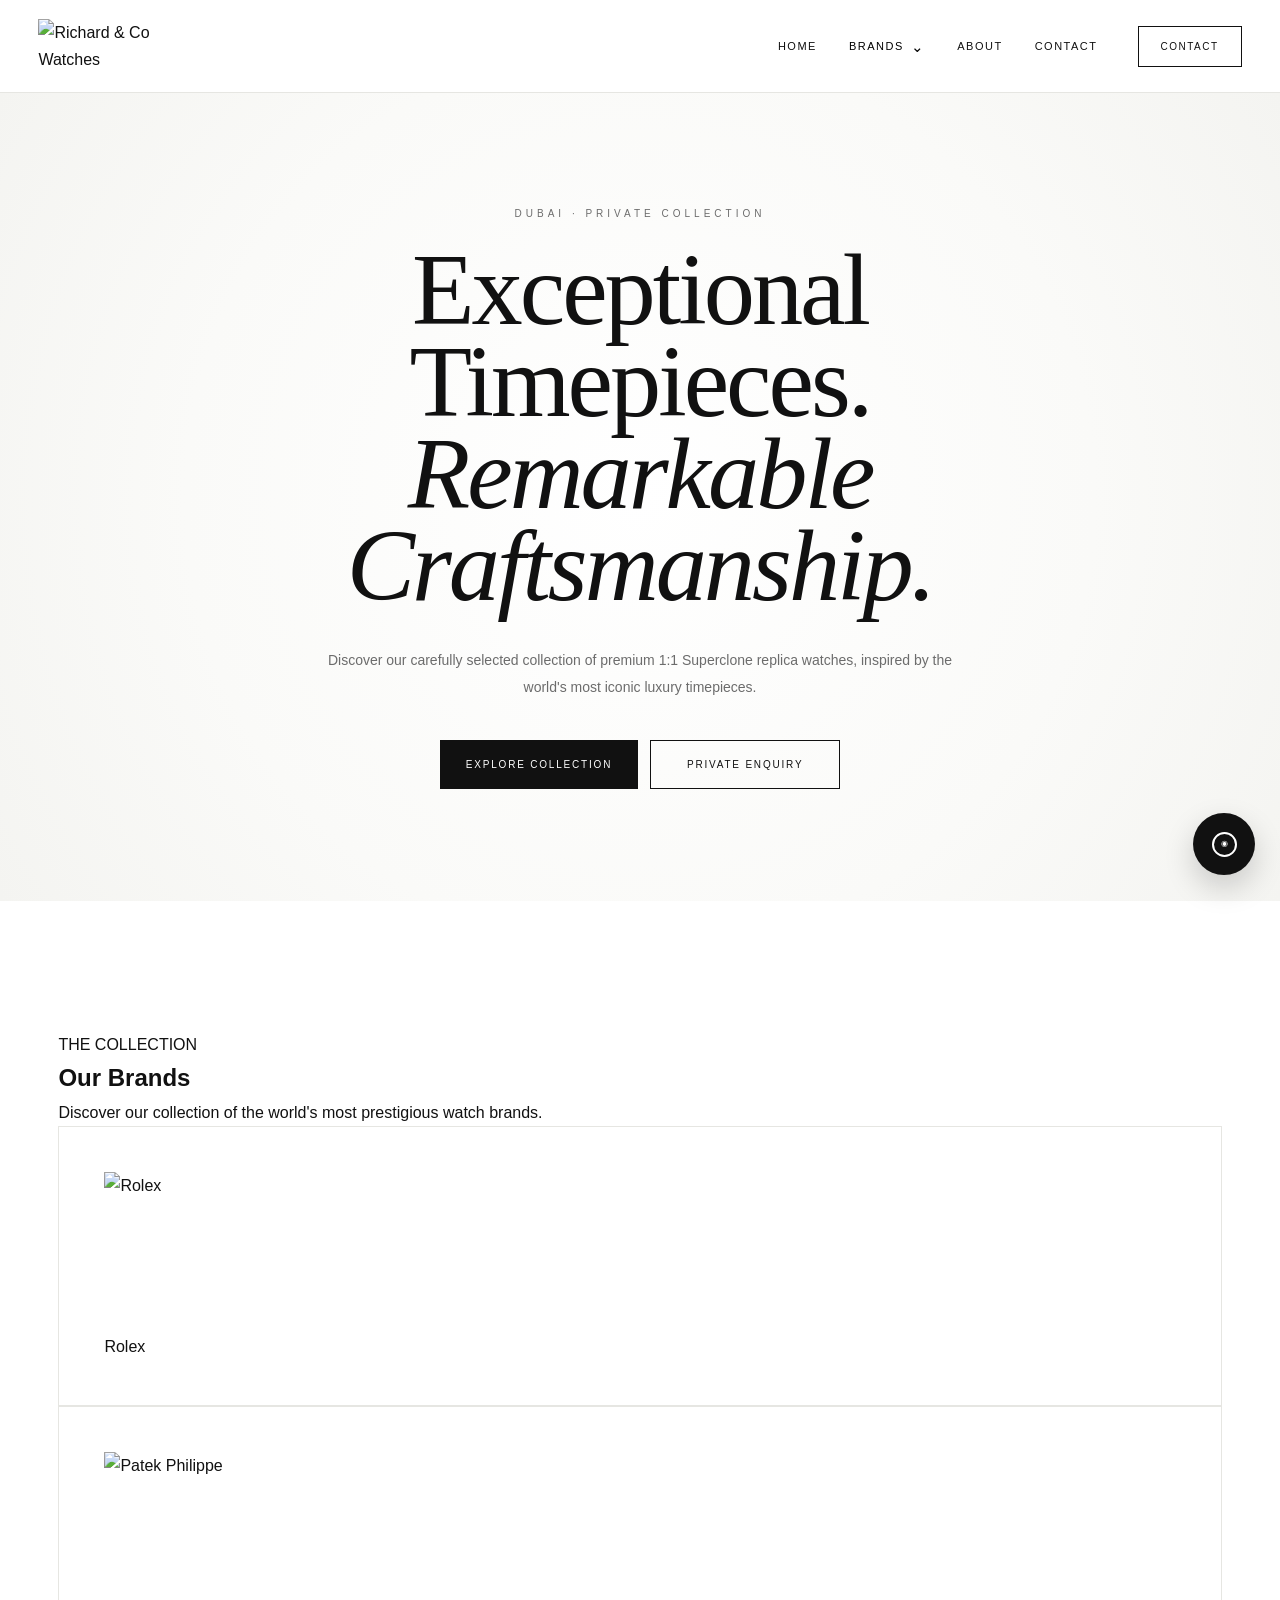
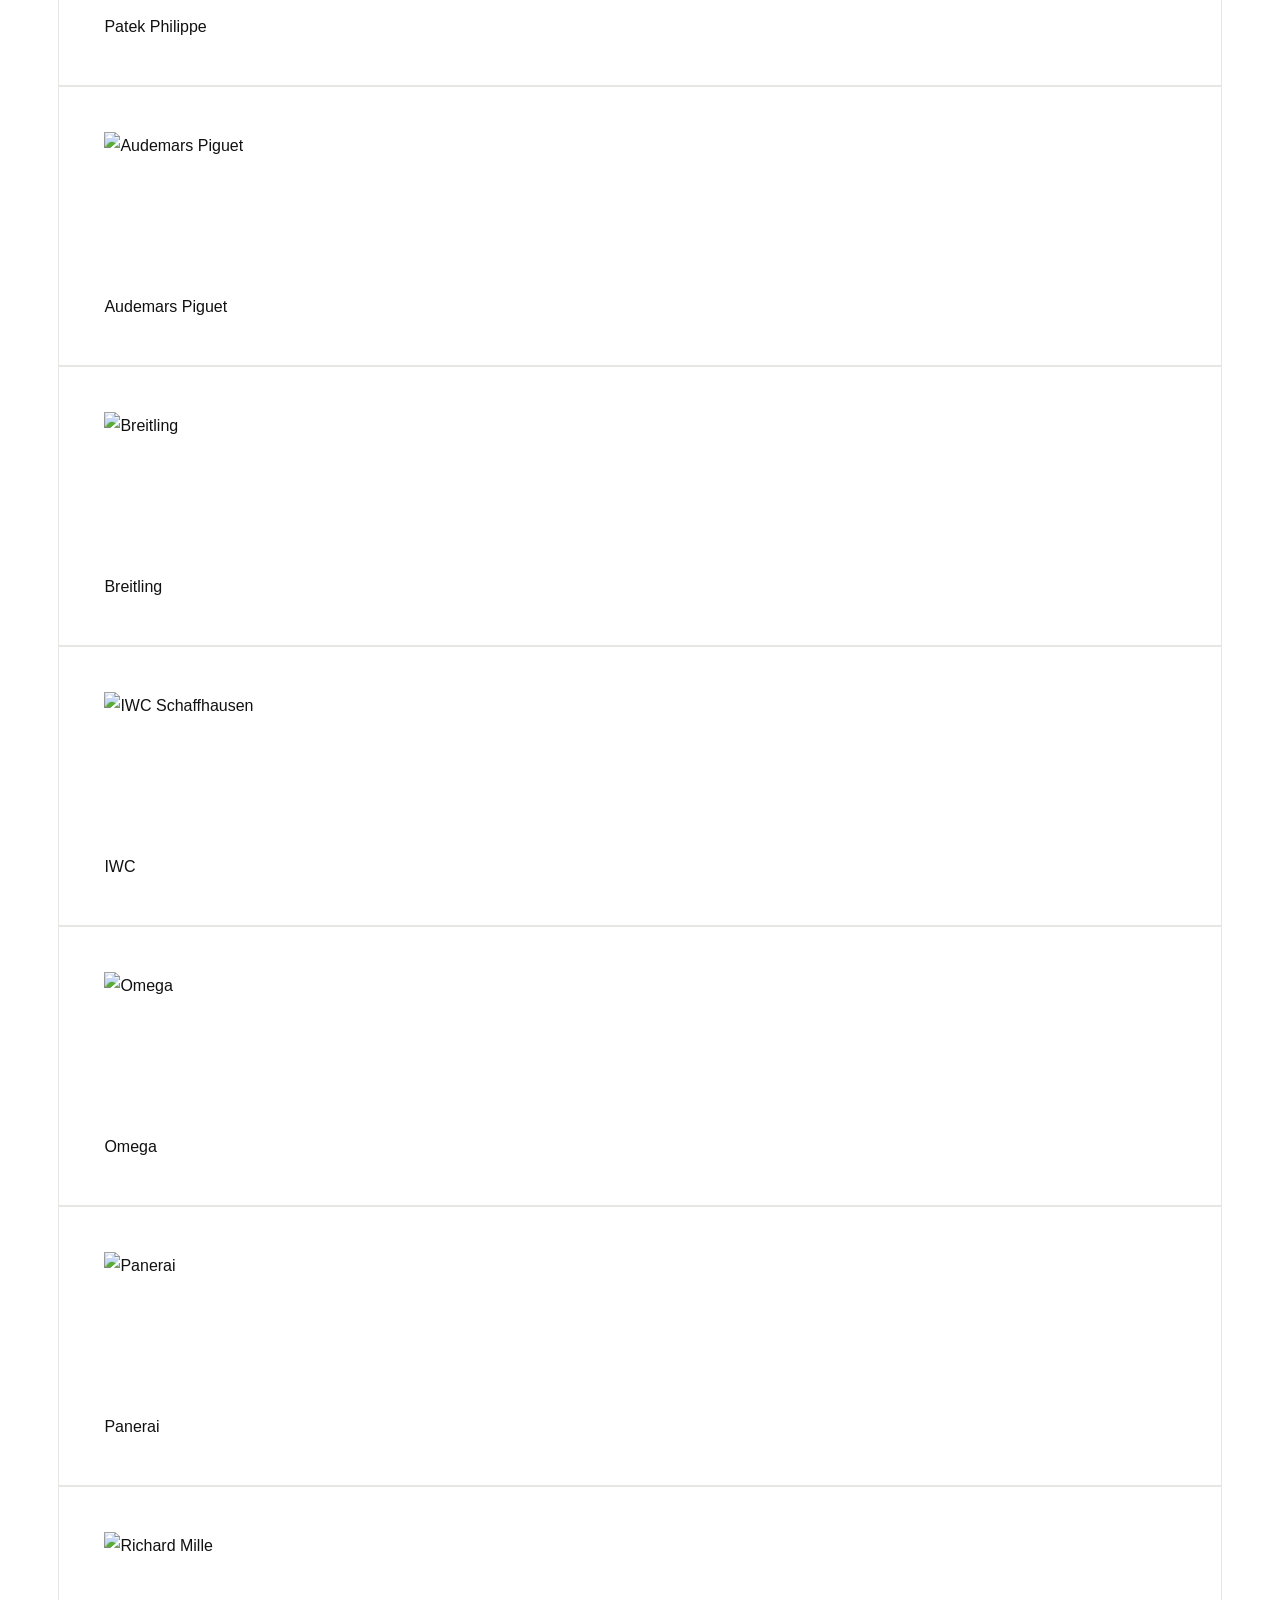
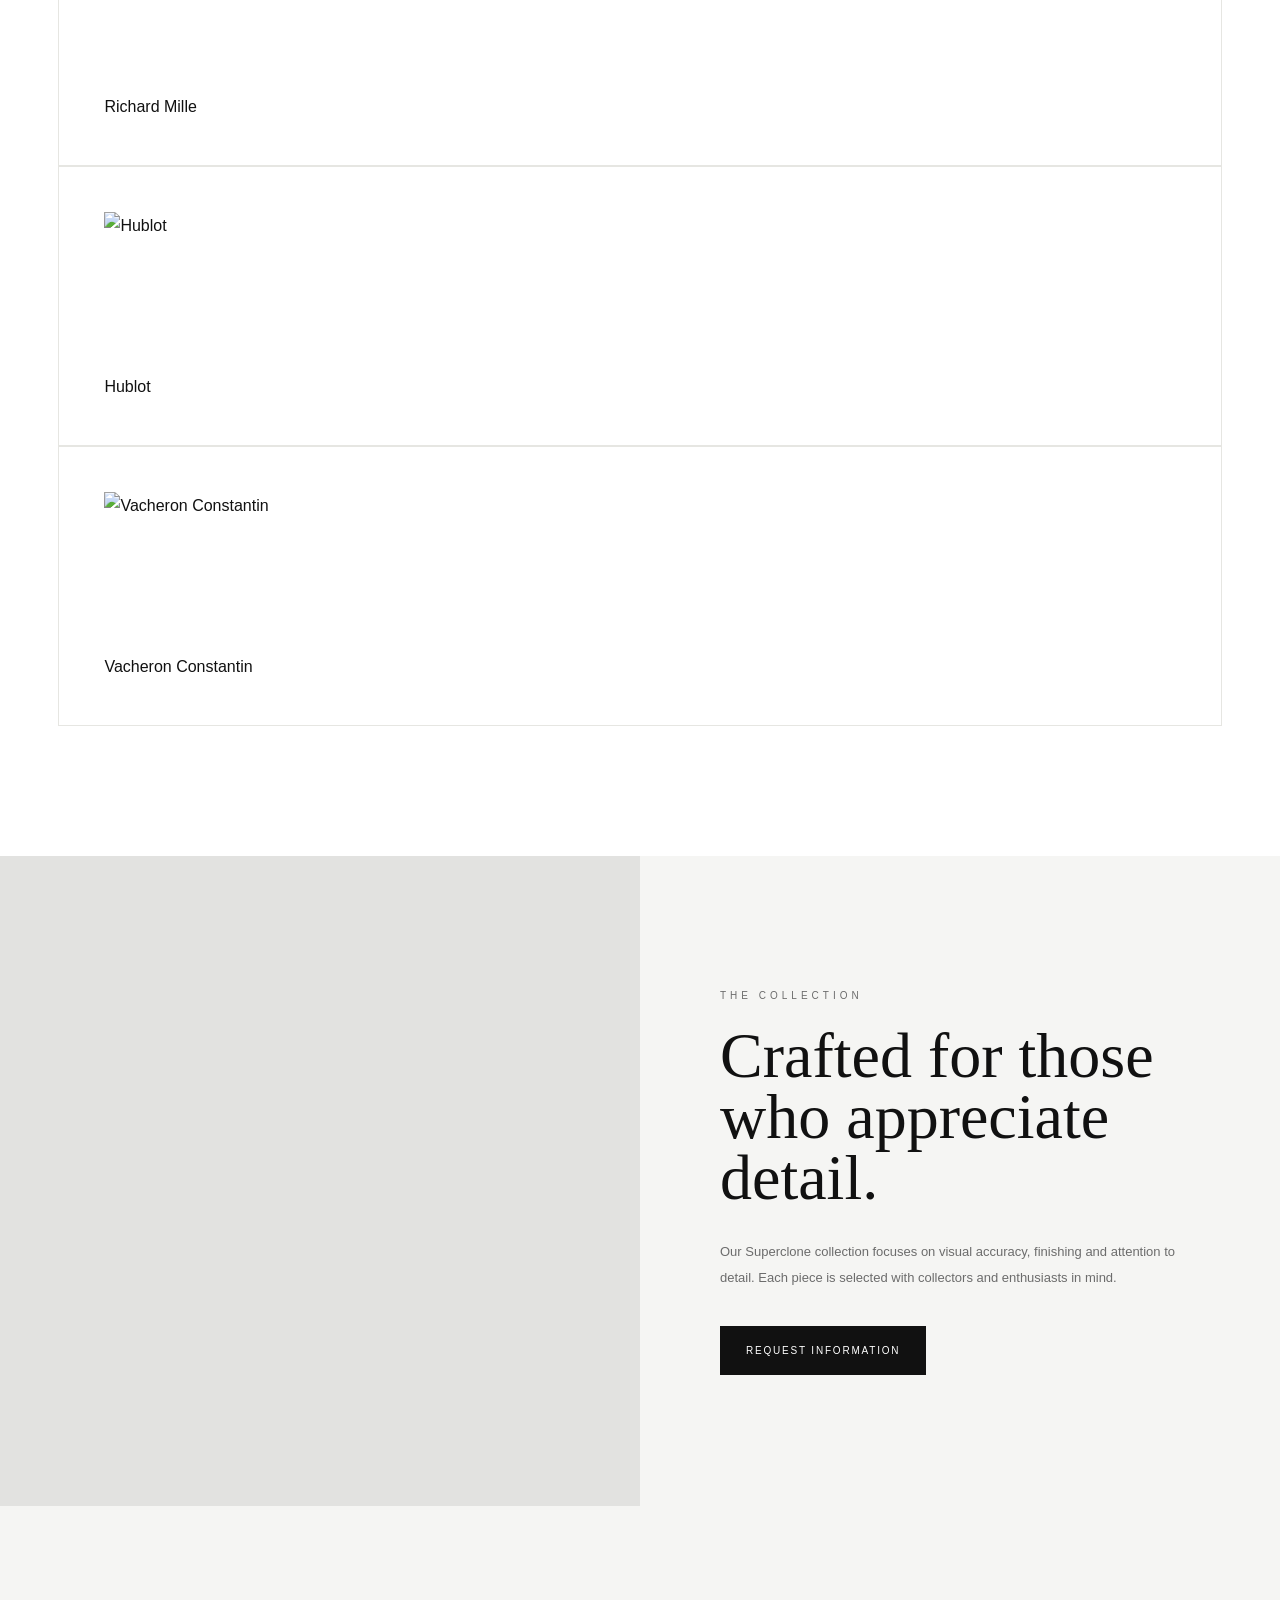
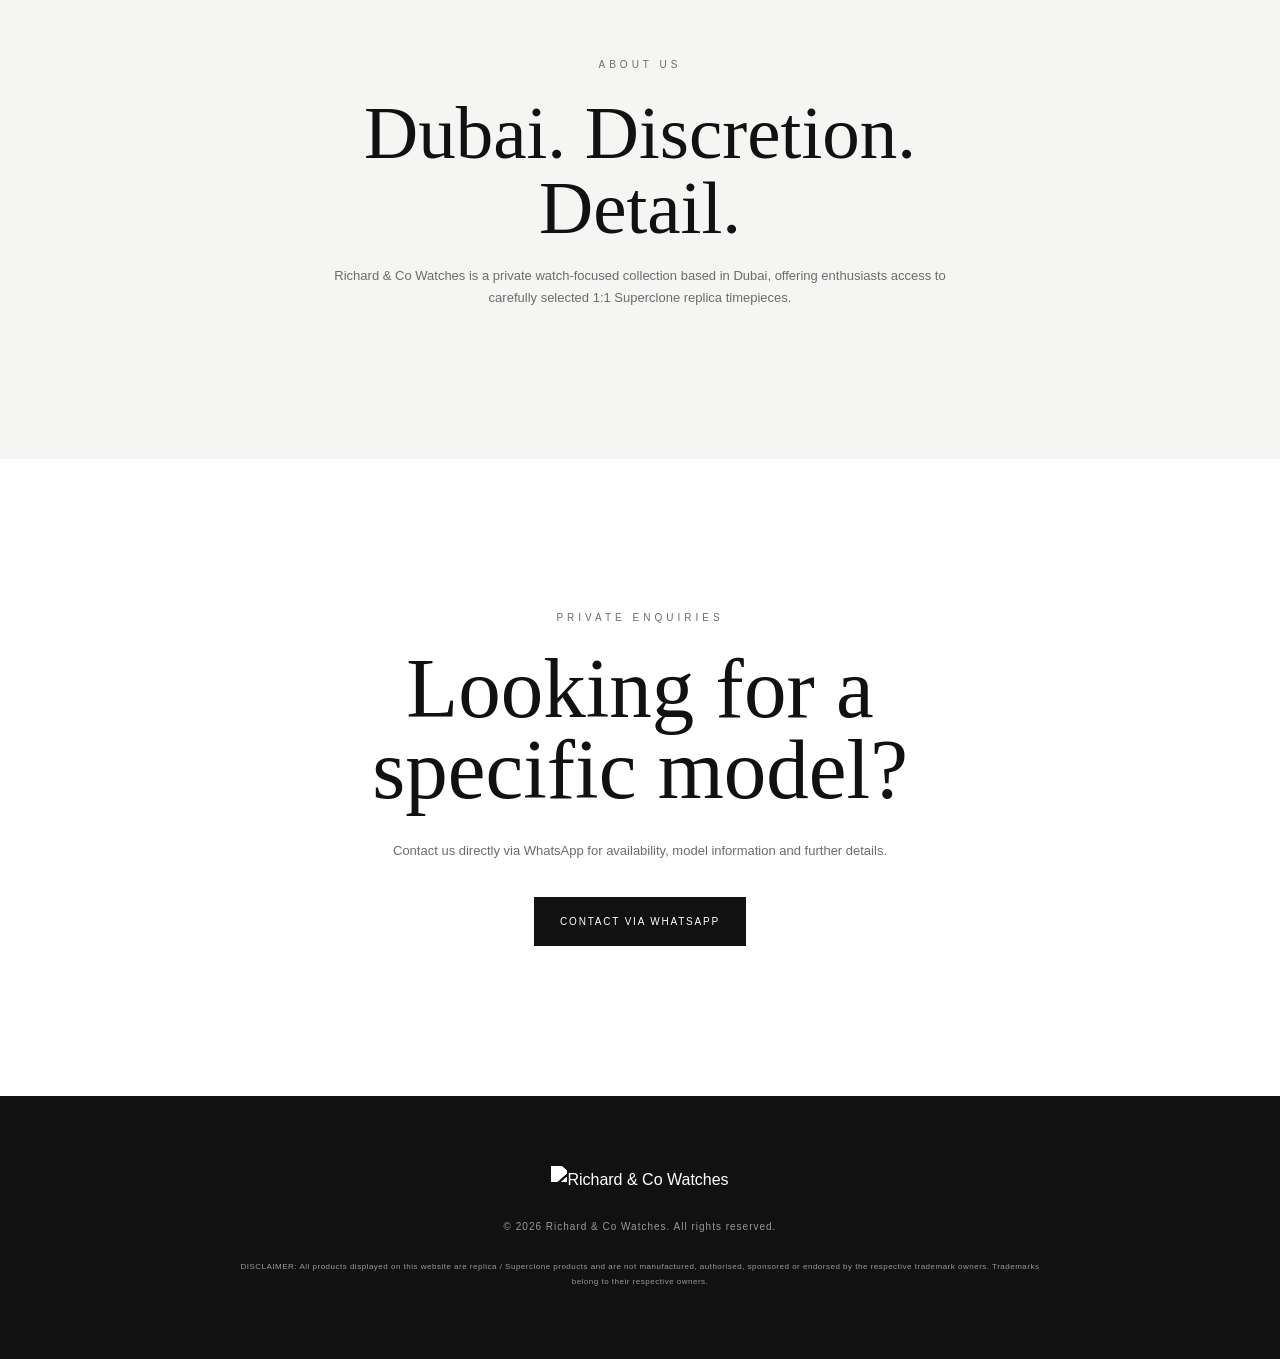
==== commit 8072b655: "Update index.html" ====
--- a/index.html
+++ b/index.html
@@ -62,194 +62,133 @@
 </section>
 
 
-<!-- ================= BRANDS ================= -->
-
+<!-- BRANDS SECTION -->
 <section class="brands-section" id="brands">
 
-    <div class="section-heading">
-
-        <p class="eyebrow">
-            OUR COLLECTION
-        </p>
-
-        <h2>
-            Explore by Brand
-        </h2>
-
-        <p>
-            Browse our selection of 1:1 Superclone replica timepieces
-            by brand.
-        </p>
-
-    </div>
-
-
-    <div class="brand-grid">
-
-
-        <!-- Rolex -->
-
+    <div class="section-header">
+        <span class="section-eyebrow">THE COLLECTION</span>
+        <h2>Our Brands</h2>
+        <p>
+            Discover our collection of the world's most prestigious watch brands.
+        </p>
+    </div>
+
+    <div class="brands-grid">
+
+        <!-- ROLEX -->
         <a href="rolex.html" class="brand-card">
-
-            <div class="brand-logo rolex-logo">
-                ROLEX
-            </div>
-
-            <div class="brand-info">
-                <span>Explore Collection</span>
-                <span class="card-arrow">→</span>
-            </div>
-
-        </a>
-
-
-        <!-- Patek Philippe -->
-
+            <div class="brand-logo-box">
+                <img
+                    src="https://commons.wikimedia.org/wiki/Special:Redirect/file/Rolex_wordmark_logo.svg"
+                    alt="Rolex"
+                >
+            </div>
+            <span class="brand-name">Rolex</span>
+        </a>
+
+        <!-- PATEK PHILIPPE -->
         <a href="patek-philippe.html" class="brand-card">
-
-            <div class="brand-logo patek-logo">
-                PATEK PHILIPPE
-            </div>
-
-            <div class="brand-info">
-                <span>Explore Collection</span>
-                <span class="card-arrow">→</span>
-            </div>
-
-        </a>
-
-
-        <!-- Audemars Piguet -->
-
+            <div class="brand-logo-box">
+                <img
+                    src="https://commons.wikimedia.org/wiki/Special:Redirect/file/Patek_Philippe_Logo.png"
+                    alt="Patek Philippe"
+                >
+            </div>
+            <span class="brand-name">Patek Philippe</span>
+        </a>
+
+        <!-- AUDEMARS PIGUET -->
         <a href="audemars-piguet.html" class="brand-card">
-
-            <div class="brand-logo">
-                AUDEMARS<br>PIGUET
-            </div>
-
-            <div class="brand-info">
-                <span>Explore Collection</span>
-                <span class="card-arrow">→</span>
-            </div>
-
-        </a>
-
-
-        <!-- Breitling -->
-
+            <div class="brand-logo-box">
+                <img
+                    src="https://commons.wikimedia.org/wiki/Special:Redirect/file/Logo_Audemars_Piguet.svg"
+                    alt="Audemars Piguet"
+                >
+            </div>
+            <span class="brand-name">Audemars Piguet</span>
+        </a>
+
+        <!-- BREITLING -->
         <a href="breitling.html" class="brand-card">
-
-            <div class="brand-logo">
-                BREITLING
-            </div>
-
-            <div class="brand-info">
-                <span>Explore Collection</span>
-                <span class="card-arrow">→</span>
-            </div>
-
-        </a>
-
+            <div class="brand-logo-box">
+                <img
+                    src="https://commons.wikimedia.org/wiki/Special:Redirect/file/Logo_Breitling_2018_1884_P.png"
+                    alt="Breitling"
+                >
+            </div>
+            <span class="brand-name">Breitling</span>
+        </a>
 
         <!-- IWC -->
-
         <a href="iwc.html" class="brand-card">
-
-            <div class="brand-logo">
-                IWC
-            </div>
-
-            <div class="brand-info">
-                <span>Explore Collection</span>
-                <span class="card-arrow">→</span>
-            </div>
-
-        </a>
-
-
-        <!-- Omega -->
-
+            <div class="brand-logo-box">
+                <img
+                    src="https://commons.wikimedia.org/wiki/Special:Redirect/file/International_Watch_Company_logo.svg"
+                    alt="IWC Schaffhausen"
+                >
+            </div>
+            <span class="brand-name">IWC</span>
+        </a>
+
+        <!-- OMEGA -->
         <a href="omega.html" class="brand-card">
-
-            <div class="brand-logo">
-                OMEGA
-            </div>
-
-            <div class="brand-info">
-                <span>Explore Collection</span>
-                <span class="card-arrow">→</span>
-            </div>
-
-        </a>
-
-
-        <!-- Panerai -->
-
+            <div class="brand-logo-box">
+                <img
+                    src="https://commons.wikimedia.org/wiki/Special:Redirect/file/Omega_Logo.svg"
+                    alt="Omega"
+                >
+            </div>
+            <span class="brand-name">Omega</span>
+        </a>
+
+        <!-- PANERAI -->
         <a href="panerai.html" class="brand-card">
-
-            <div class="brand-logo">
-                PANERAI
-            </div>
-
-            <div class="brand-info">
-                <span>Explore Collection</span>
-                <span class="card-arrow">→</span>
-            </div>
-
-        </a>
-
-
-        <!-- Richard Mille -->
-
+            <div class="brand-logo-box">
+                <img
+                    src="https://commons.wikimedia.org/wiki/Special:Redirect/file/Panerai_logo.svg"
+                    alt="Panerai"
+                >
+            </div>
+            <span class="brand-name">Panerai</span>
+        </a>
+
+        <!-- RICHARD MILLE -->
         <a href="richard-mille.html" class="brand-card">
-
-            <div class="brand-logo">
-                RICHARD<br>MILLE
-            </div>
-
-            <div class="brand-info">
-                <span>Explore Collection</span>
-                <span class="card-arrow">→</span>
-            </div>
-
-        </a>
-
-
-        <!-- Hublot -->
-
+            <div class="brand-logo-box">
+                <img
+                    src="https://commons.wikimedia.org/wiki/Special:Redirect/file/Richard_Mille_Logo.svg"
+                    alt="Richard Mille"
+                >
+            </div>
+            <span class="brand-name">Richard Mille</span>
+        </a>
+
+        <!-- HUBLOT -->
         <a href="hublot.html" class="brand-card">
-
-            <div class="brand-logo">
-                HUBLOT
-            </div>
-
-            <div class="brand-info">
-                <span>Explore Collection</span>
-                <span class="card-arrow">→</span>
-            </div>
-
-        </a>
-
-
-        <!-- Vacheron Constantin -->
-
+            <div class="brand-logo-box">
+                <img
+                    src="https://commons.wikimedia.org/wiki/Special:Redirect/file/Hublot_logo.svg"
+                    alt="Hublot"
+                >
+            </div>
+            <span class="brand-name">Hublot</span>
+        </a>
+
+        <!-- VACHERON CONSTANTIN -->
         <a href="vacheron-constantin.html" class="brand-card">
-
-            <div class="brand-logo">
-                VACHERON<br>CONSTANTIN
-            </div>
-
-            <div class="brand-info">
-                <span>Explore Collection</span>
-                <span class="card-arrow">→</span>
-            </div>
-
-        </a>
-
-    </div>
-
-</section>
-
+            <div class="brand-logo-box">
+                <img
+                    src="https://commons.wikimedia.org/wiki/Special:Redirect/file/Vacheron_Constantin.svg"
+                    alt="Vacheron Constantin"
+                >
+            </div>
+            <span class="brand-name">Vacheron Constantin</span>
+        </a>
+
+    </div>
+
+</section>
+    
 <!-- ================= FEATURE ================= -->
 
 <section class="feature-section">
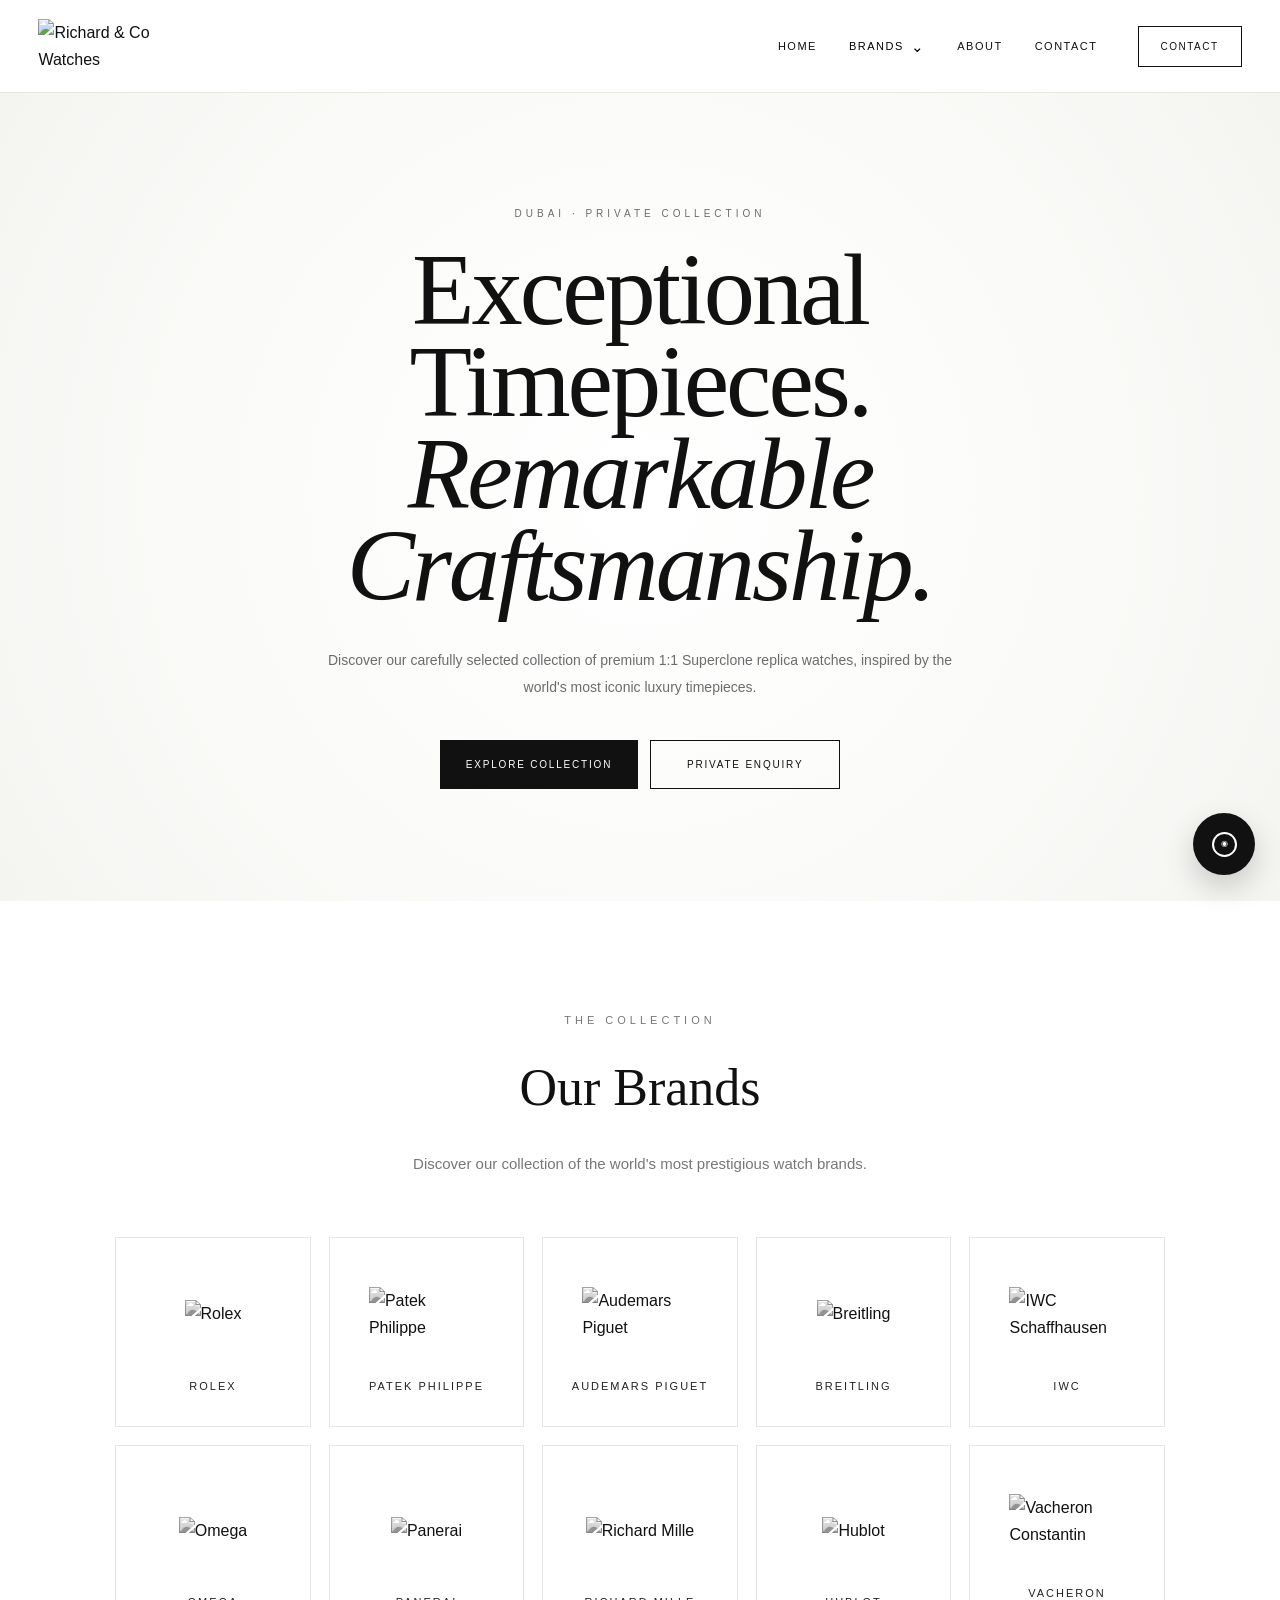
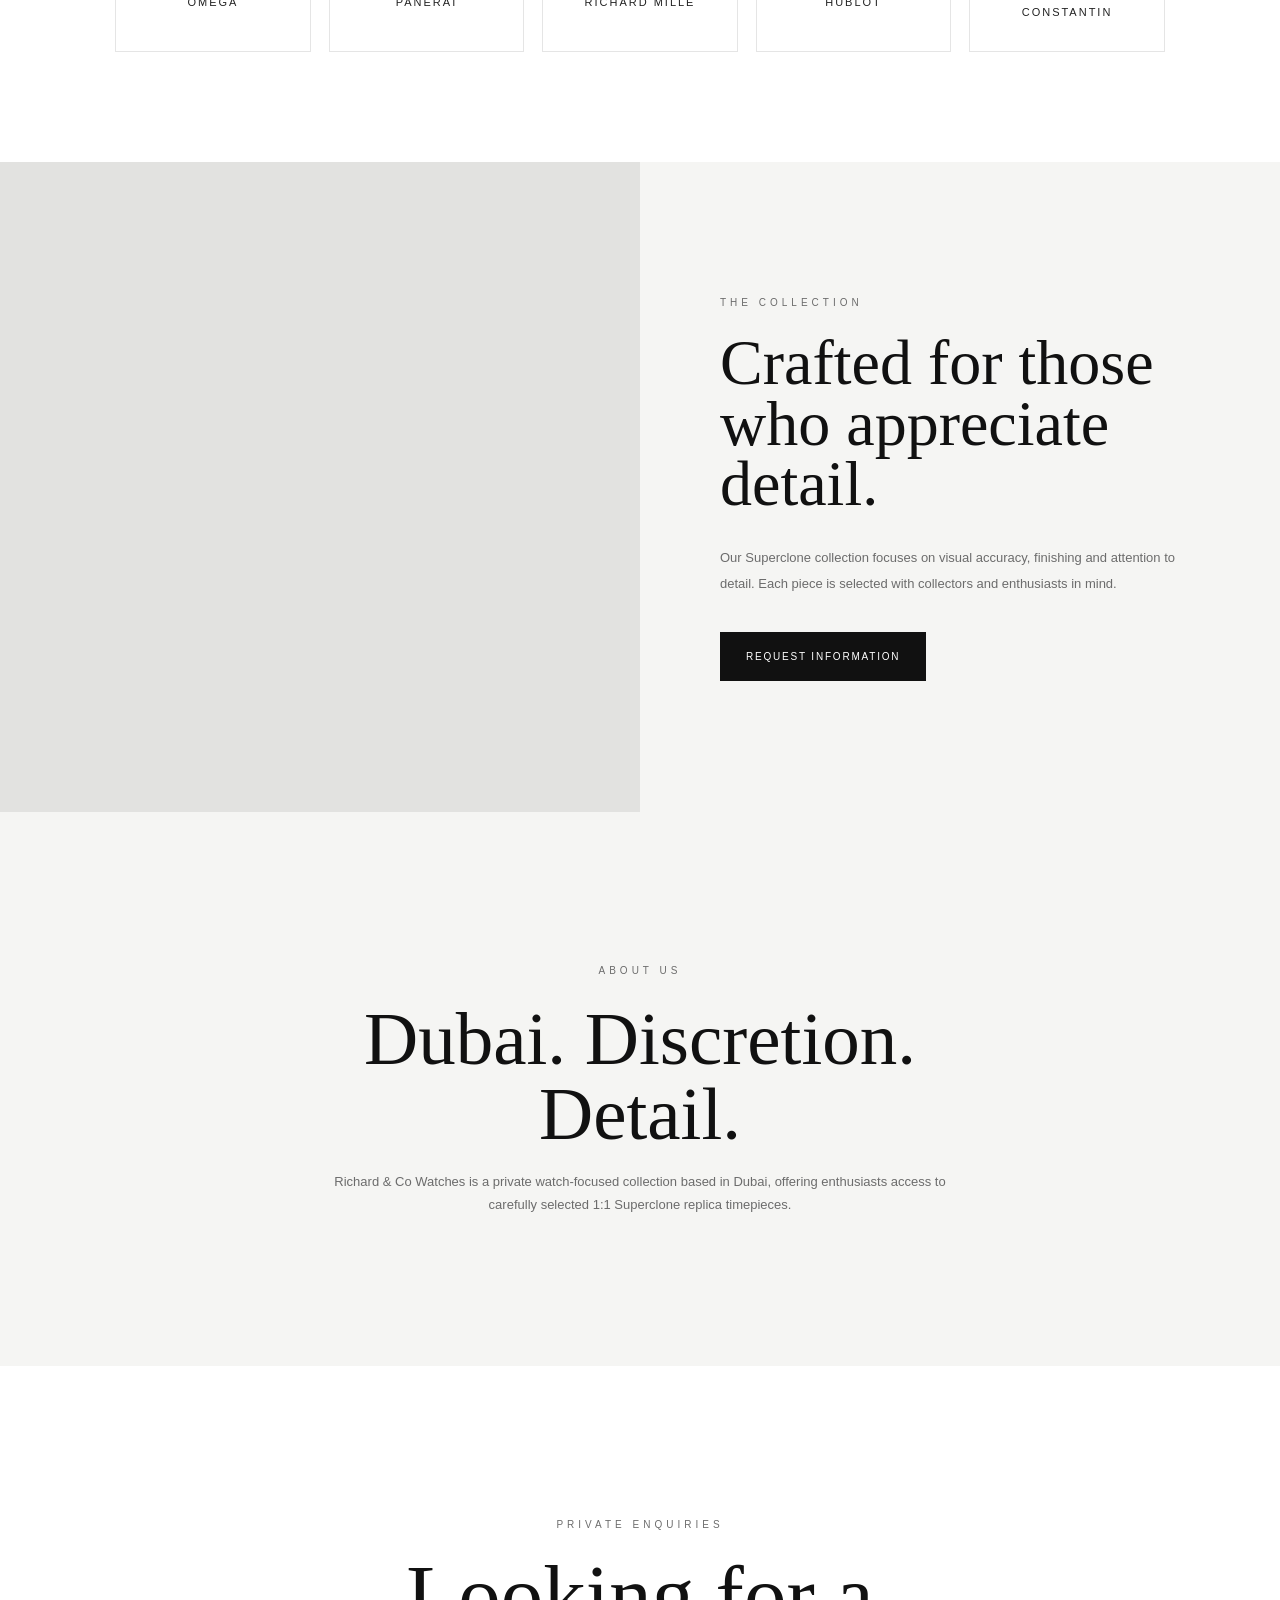
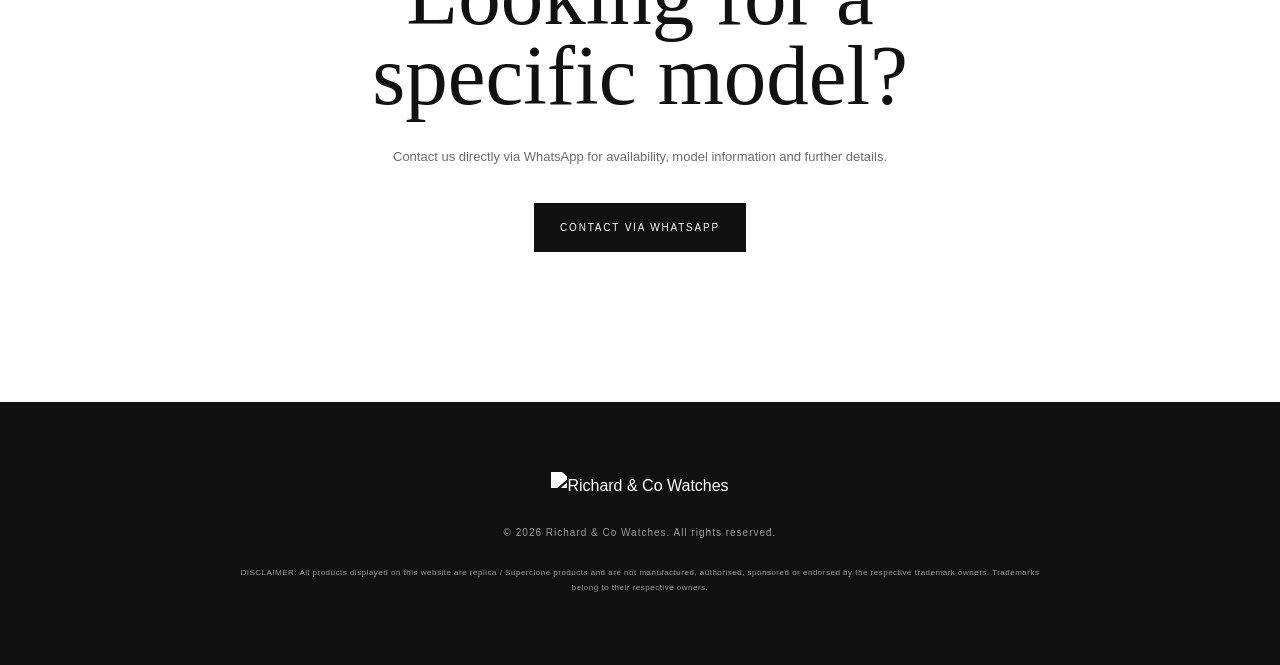
==== commit 209f5da9: "Update index.html" ====
--- a/index.html
+++ b/index.html
@@ -268,7 +268,7 @@
         </p>
 
         <a
-            href="https://wa.me/971000000000"
+            href="https://wa.me/971553899189"
             target="_blank"
             rel="noopener noreferrer"
             class="button button-dark">
@@ -313,7 +313,7 @@
 <!-- ================= FLOATING WHATSAPP ================= -->
 
 <a
-    href="https://wa.me/971000000000"
+    href="https://wa.me/971553899189"
     target="_blank"
     rel="noopener noreferrer"
     class="whatsapp-button"
--- a/style.css
+++ b/style.css
@@ -967,3 +967,183 @@
     }
 
 }
+
+/* =========================================
+   BRANDS SECTION
+========================================= */
+
+.brands-section {
+    padding: 110px 6%;
+    background: #ffffff;
+}
+
+.section-header {
+    text-align: center;
+    max-width: 700px;
+    margin: 0 auto 60px;
+}
+
+.section-eyebrow {
+    display: block;
+    margin-bottom: 14px;
+    font-size: 11px;
+    letter-spacing: 4px;
+    text-transform: uppercase;
+    color: #777;
+}
+
+.section-header h2 {
+    margin: 0 0 18px;
+    font-family: "Cormorant Garamond", serif;
+    font-size: 52px;
+    font-weight: 500;
+    color: #111;
+}
+
+.section-header p {
+    margin: 0;
+    font-size: 15px;
+    line-height: 1.8;
+    color: #777;
+}
+
+/* GRID */
+
+.brands-grid {
+    max-width: 1400px;
+    margin: 0 auto;
+    display: grid;
+    grid-template-columns: repeat(5, 1fr);
+    gap: 18px;
+}
+
+/* BRAND CARD */
+
+.brand-card {
+    position: relative;
+    display: flex;
+    flex-direction: column;
+    align-items: center;
+    justify-content: center;
+
+    min-height: 190px;
+    padding: 30px 20px;
+
+    background: #fff;
+    border: 1px solid #e5e5e5;
+
+    text-decoration: none;
+    transition:
+        transform 0.3s ease,
+        box-shadow 0.3s ease,
+        border-color 0.3s ease;
+}
+
+.brand-card:hover {
+    transform: translateY(-5px);
+    border-color: #c9c9c9;
+    box-shadow: 0 15px 35px rgba(0, 0, 0, 0.08);
+}
+
+/* LOGO AREA */
+
+.brand-logo-box {
+    width: 100%;
+    height: 90px;
+
+    display: flex;
+    align-items: center;
+    justify-content: center;
+
+    margin-bottom: 18px;
+}
+
+.brand-logo-box img {
+    display: block;
+
+    max-width: 75%;
+    max-height: 65px;
+
+    width: auto;
+    height: auto;
+
+    object-fit: contain;
+
+    filter: grayscale(100%);
+    transition:
+        transform 0.3s ease,
+        filter 0.3s ease;
+}
+
+.brand-card:hover .brand-logo-box img {
+    filter: grayscale(0%);
+    transform: scale(1.05);
+}
+
+/* BRAND NAME */
+
+.brand-name {
+    font-family: "Montserrat", sans-serif;
+    font-size: 11px;
+    font-weight: 500;
+    letter-spacing: 2px;
+    text-transform: uppercase;
+    color: #222;
+    text-align: center;
+}
+
+/* =========================================
+   TABLET
+========================================= */
+
+@media (max-width: 1100px) {
+
+    .brands-grid {
+        grid-template-columns: repeat(3, 1fr);
+    }
+
+}
+
+/* =========================================
+   MOBILE
+========================================= */
+
+@media (max-width: 650px) {
+
+    .brands-section {
+        padding: 80px 20px;
+    }
+
+    .section-header {
+        margin-bottom: 40px;
+    }
+
+    .section-header h2 {
+        font-size: 42px;
+    }
+
+    .brands-grid {
+        grid-template-columns: repeat(2, 1fr);
+        gap: 12px;
+    }
+
+    .brand-card {
+        min-height: 160px;
+        padding: 20px 10px;
+    }
+
+    .brand-logo-box {
+        height: 75px;
+    }
+
+    .brand-logo-box img {
+        max-width: 80%;
+        max-height: 50px;
+    }
+
+    .brand-name {
+        font-size: 9px;
+        letter-spacing: 1.5px;
+    }
+
+}
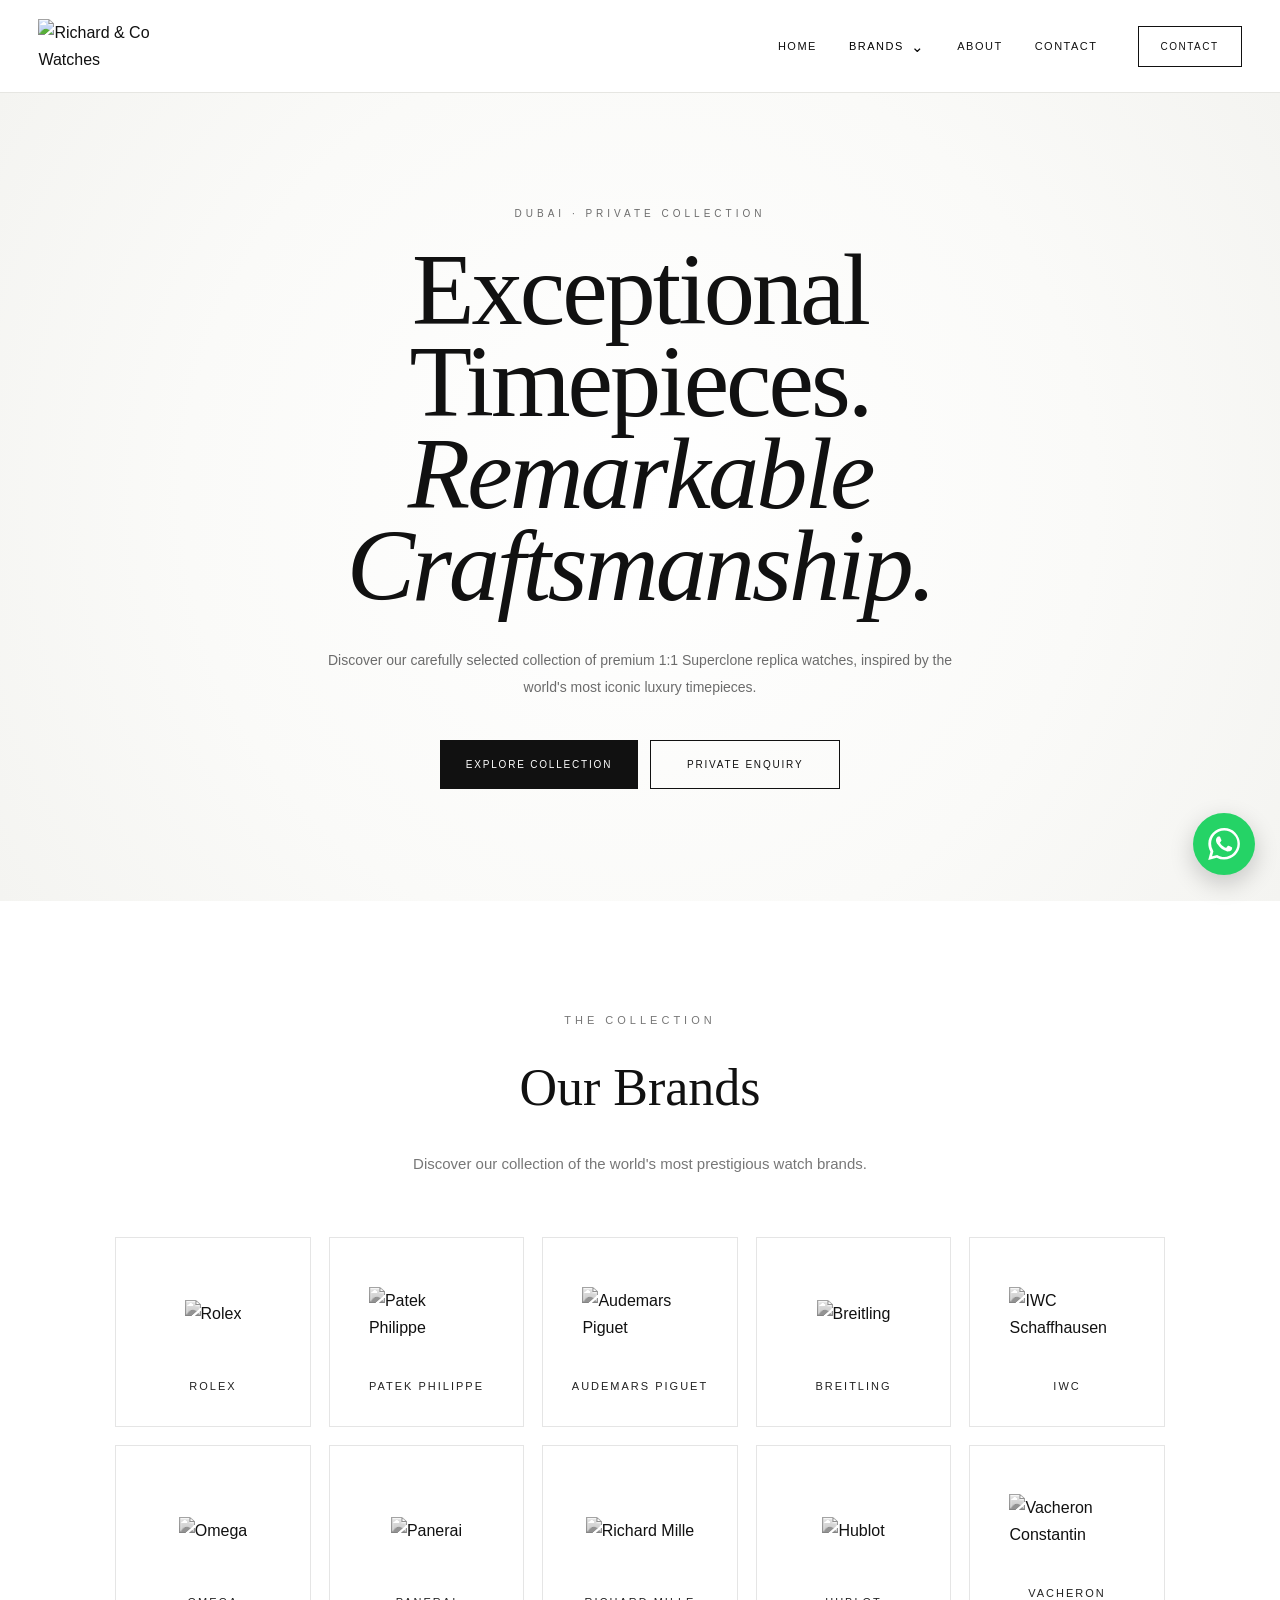
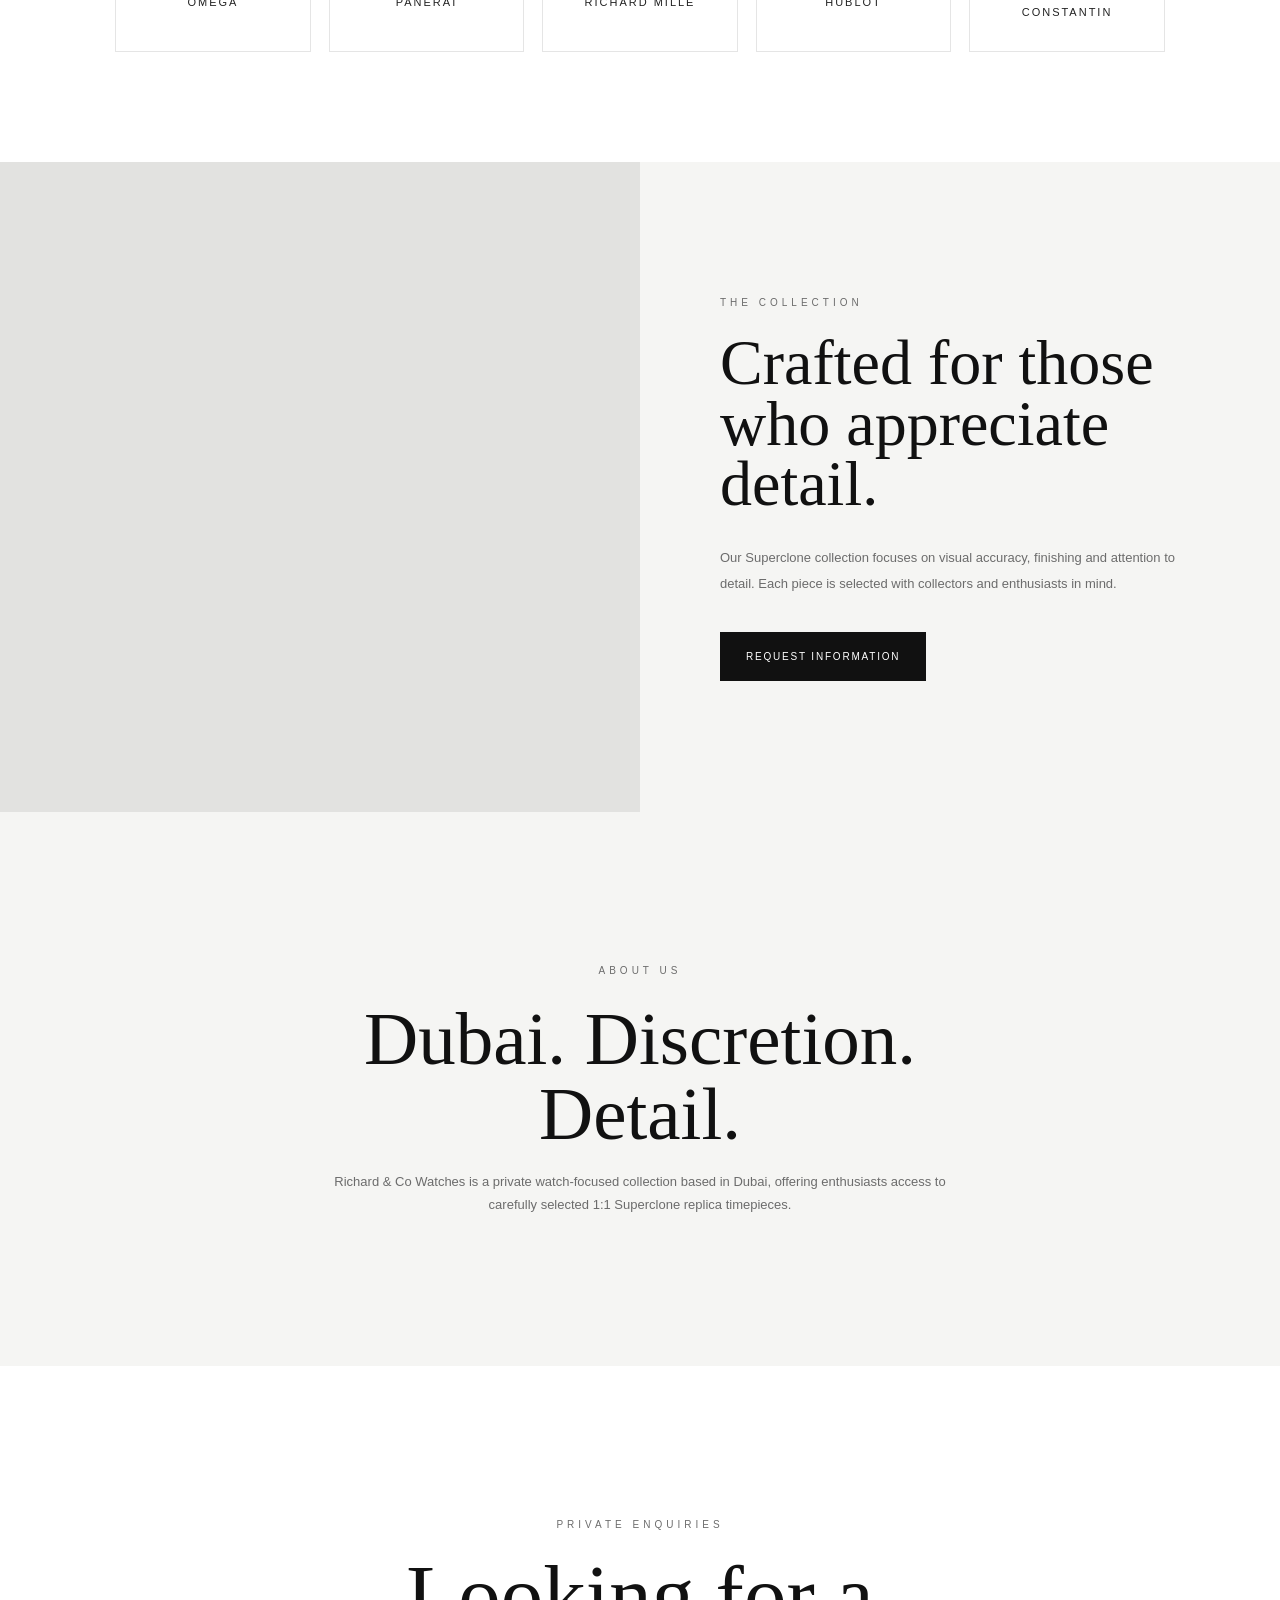
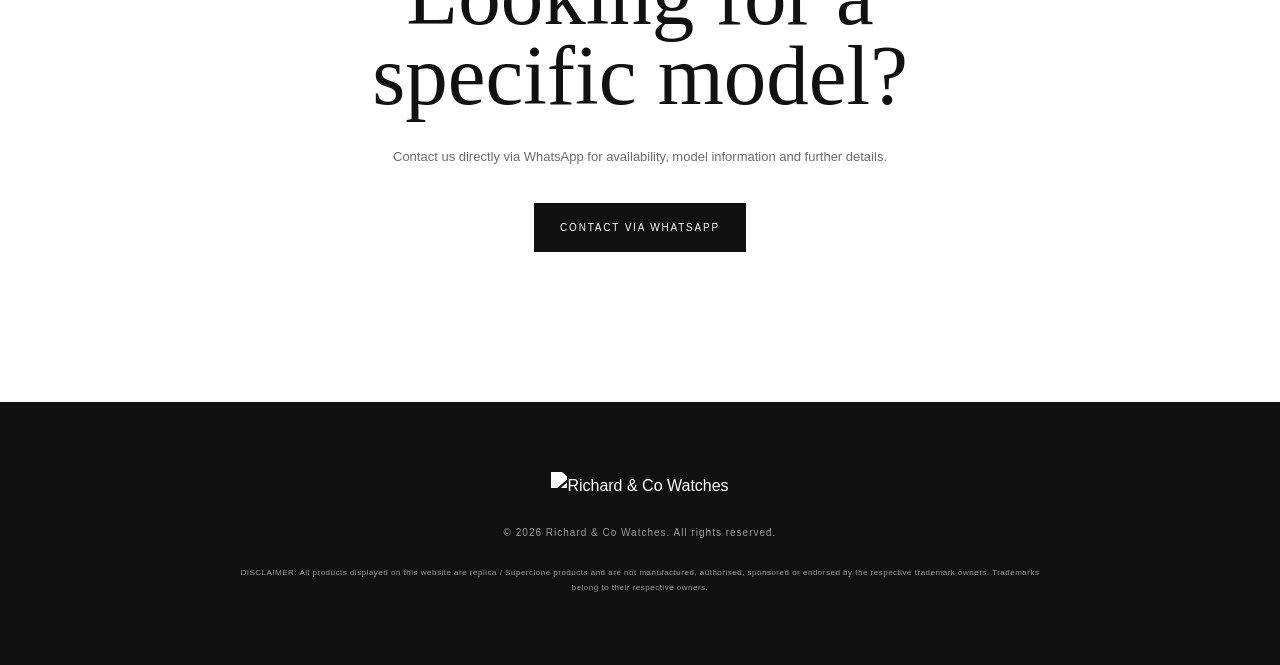
==== commit 85e2a3d2: "Update index.html" ====
--- a/index.html
+++ b/index.html
@@ -310,19 +310,6 @@
 </footer>
 
 
-<!-- ================= FLOATING WHATSAPP ================= -->
-
-<a
-    href="https://wa.me/971553899189"
-    target="_blank"
-    rel="noopener noreferrer"
-    class="whatsapp-button"
-    aria-label="Contact us on WhatsApp">
-
-    <span class="whatsapp-icon">◉</span>
-
-</a>
-
 <script src="script.js"></script>
 
     
--- a/style.css
+++ b/style.css
@@ -1147,3 +1147,70 @@
     }
 
 }
+
+/* =========================================
+   FLOATING WHATSAPP
+========================================= */
+
+.floating-whatsapp {
+    position: fixed;
+
+    right: 25px;
+    bottom: 25px;
+
+    width: 62px;
+    height: 62px;
+
+    display: flex;
+    align-items: center;
+    justify-content: center;
+
+    background: #25D366;
+
+    border-radius: 50%;
+
+    z-index: 9999;
+
+    text-decoration: none;
+
+    box-shadow:
+        0 8px 25px rgba(0, 0, 0, 0.20);
+
+    transition:
+        transform 0.3s ease,
+        box-shadow 0.3s ease;
+}
+
+.floating-whatsapp svg {
+    width: 32px;
+    height: 32px;
+
+    fill: #ffffff;
+}
+
+.floating-whatsapp:hover {
+    transform: scale(1.1);
+
+    box-shadow:
+        0 12px 30px rgba(0, 0, 0, 0.25);
+}
+
+
+/* MOBILE */
+
+@media (max-width: 650px) {
+
+    .floating-whatsapp {
+        width: 56px;
+        height: 56px;
+
+        right: 18px;
+        bottom: 18px;
+    }
+
+    .floating-whatsapp svg {
+        width: 29px;
+        height: 29px;
+    }
+
+}
